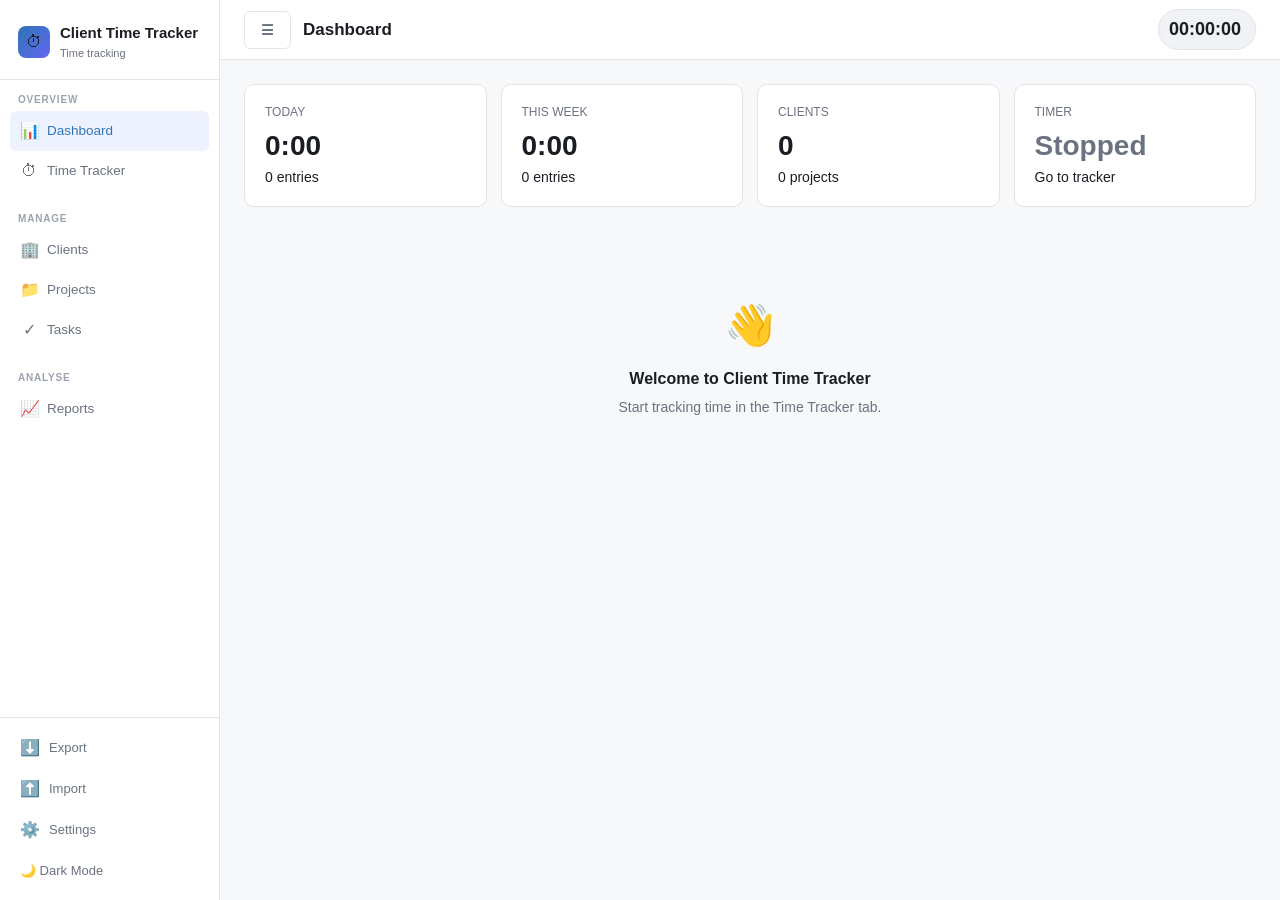
==== white-label/index.html @ 5a28224b "Step 2: Add Group by filter (Client, Project, Task) - Add dropdown to select grouping mode - Dynamic" ====
<!DOCTYPE html>
<html lang="en">
<head>
  <meta charset="UTF-8">
  <meta name="viewport" content="width=device-width, initial-scale=1.0">
  <title>Client Time Tracker</title>
  <link rel="icon" href="data:image/svg+xml,<svg xmlns='http://www.w3.org/2000/svg' viewBox='0 0 100 100'><text y='.9em' font-size='90'>⏱</text></svg>">
  <style>
    :root {
      --bg: #f7f8fa;
      --surface: #ffffff;
      --surface2: #f0f2f5;
      --border: #e1e4e8;
      --text: #1a1d23;
      --text2: #6b7280;
      --text3: #9ca3af;
      --primary: #2E75B6;
      --primary-dark: #1F5C99;
      --primary-bg: #eef2ff;
      --accent: #6366f1;
      --accent-bg: #eef2ff;
      --green: #10b981;
      --green-bg: #ecfdf5;
      --red: #ef4444;
      --red-bg: #fef2f2;
      --orange: #f59e0b;
      --shadow: 0 1px 3px rgba(0,0,0,.08), 0 1px 2px rgba(0,0,0,.05);
      --shadow-md: 0 4px 6px -1px rgba(0,0,0,.07), 0 2px 4px -1px rgba(0,0,0,.05);
      --radius: 10px;
      --radius-sm: 6px;
    }
    [data-theme="dark"] {
      --bg: #0f1117;
      --surface: #1a1d26;
      --surface2: #22263a;
      --border: #2d3148;
      --text: #e8eaf0;
      --text2: #9ca3b8;
      --text3: #6b7280;
      --primary: #2E75B6;
      --primary-dark: #5B9FD8;
      --primary-bg: #1e2a3f;
      --accent: #818cf8;
      --accent-bg: #1e1f3a;
      --green: #34d399;
      --green-bg: #0d2e23;
      --red: #f87171;
      --red-bg: #2d1515;
      --shadow: 0 1px 3px rgba(0,0,0,.3), 0 1px 2px rgba(0,0,0,.2);
      --shadow-md: 0 4px 6px -1px rgba(0,0,0,.25), 0 2px 4px -1px rgba(0,0,0,.2);
    }

    * { box-sizing: border-box; margin: 0; padding: 0; }

    body {
      font-family: -apple-system, BlinkMacSystemFont, 'Segoe UI', Roboto, sans-serif;
      background: var(--bg);
      color: var(--text);
      line-height: 1.5;
      font-size: 14px;
    }

    .app-shell { display: flex; min-height: 100vh; }

    .sidebar {
      width: 220px;
      flex-shrink: 0;
      background: var(--surface);
      border-right: 1px solid var(--border);
      display: flex;
      flex-direction: column;
      position: fixed;
      top: 0; left: 0; bottom: 0;
      z-index: 100;
    }

    .main {
      flex: 1;
      margin-left: 220px;
      display: flex;
      flex-direction: column;
      min-height: 100vh;
    }

    .sidebar-logo {
      padding: 20px 18px 16px;
      display: flex;
      align-items: center;
      gap: 10px;
      border-bottom: 1px solid var(--border);
      min-height: 80px;
      flex-wrap: wrap;
    }

    .logo-mark {
      width: 32px; height: 32px;
      background: linear-gradient(135deg, var(--primary), var(--accent));
      border-radius: 8px;
      display: flex; align-items: center; justify-content: center;
      font-size: 16px;
      flex-shrink: 0;
    }

    .logo-image {
      width: 40px; height: 40px;
      object-fit: contain;
      border-radius: 6px;
      flex-shrink: 0;
    }

    .logo-text { font-weight: 700; font-size: 15px; color: var(--text); }
    .logo-sub { font-size: 11px; color: var(--text2); }

    .sidebar-nav { flex: 1; padding: 12px 10px; overflow-y: auto; }

    .nav-section { margin-bottom: 20px; }
    .nav-label {
      font-size: 10px;
      font-weight: 600;
      text-transform: uppercase;
      letter-spacing: .8px;
      color: var(--text3);
      padding: 0 8px;
      margin-bottom: 4px;
    }
    .nav-item {
      display: flex;
      align-items: center;
      gap: 9px;
      padding: 8px 10px;
      border-radius: var(--radius-sm);
      cursor: pointer;
      color: var(--text2);
      font-size: 13.5px;
      font-weight: 500;
      transition: background .15s, color .15s;
      user-select: none;
    }
    .nav-item:hover { background: var(--surface2); color: var(--text); }
    .nav-item.active { background: var(--primary-bg); color: var(--primary); }
    .nav-item .icon { font-size: 16px; width: 18px; text-align: center; }

    .sidebar-footer {
      padding: 12px 10px;
      border-top: 1px solid var(--border);
    }

    .footer-button {
      display: flex;
      align-items: center;
      gap: 9px;
      padding: 8px 10px;
      border-radius: var(--radius-sm);
      cursor: pointer;
      color: var(--text2);
      font-size: 13px;
      font-weight: 500;
      transition: background .15s;
      background: transparent;
      border: none;
      width: 100%;
      justify-content: flex-start;
      margin-bottom: 6px;
    }
    .footer-button:hover { background: var(--surface2); }

    .theme-toggle {
      display: flex;
      align-items: center;
      gap: 9px;
      padding: 8px 10px;
      border-radius: var(--radius-sm);
      cursor: pointer;
      color: var(--text2);
      font-size: 13px;
      font-weight: 500;
      transition: background .15s;
    }
    .theme-toggle:hover { background: var(--surface2); }

    .topbar {
      background: var(--surface);
      border-bottom: 1px solid var(--border);
      padding: 0 24px;
      height: 60px;
      display: flex;
      align-items: center;
      justify-content: space-between;
      position: sticky;
      top: 0;
      z-index: 90;
    }
    .topbar-left { display: flex; align-items: center; gap: 12px; }
    .page-title { font-size: 17px; font-weight: 700; }

    .timer-bar {
      display: flex;
      align-items: center;
      gap: 10px;
      background: var(--surface2);
      border: 1px solid var(--border);
      border-radius: 50px;
      padding: 6px 14px 6px 10px;
    }
    .timer-bar.running { background: var(--green-bg); border-color: var(--green); }
    .timer-display {
      font-size: 18px;
      font-weight: 700;
      font-variant-numeric: tabular-nums;
      color: var(--text);
      min-width: 72px;
    }
    .timer-bar.running .timer-display { color: var(--green); }

    .content { flex: 1; padding: 24px; max-width: 1200px; width: 100%; }

    .card {
      background: var(--surface);
      border: 1px solid var(--border);
      border-radius: var(--radius);
      box-shadow: var(--shadow);
    }

    .btn {
      display: inline-flex;
      align-items: center;
      justify-content: center;
      gap: 6px;
      padding: 0 16px;
      height: 38px;
      border-radius: var(--radius-sm);
      border: none;
      cursor: pointer;
      font-size: 13.5px;
      font-weight: 600;
      transition: opacity .15s, transform .1s;
      white-space: nowrap;
    }
    .btn:hover { opacity: .88; }
    .btn:active { transform: scale(.97); }
    .btn-primary { background: var(--primary); color: white; }
    .btn-green { background: var(--green); color: white; }
    .btn-red { background: var(--red); color: white; }
    .btn-ghost { background: transparent; border: 1px solid var(--border); color: var(--text2); }
    .btn-ghost:hover { background: var(--surface2); color: var(--text); }
    .btn-sm { height: 30px; padding: 0 10px; font-size: 12px; }

    .stat-grid {
      display: grid;
      grid-template-columns: repeat(auto-fit, minmax(180px, 1fr));
      gap: 14px;
      margin-bottom: 24px;
    }
    .stat-card {
      padding: 18px 20px;
      border-radius: var(--radius);
      background: var(--surface);
      border: 1px solid var(--border);
    }
    .stat-label { font-size: 12px; color: var(--text2); font-weight: 500; text-transform: uppercase; }
    .stat-value { font-size: 28px; font-weight: 700; margin-top: 4px; }

    .modal-overlay {
      position: fixed; inset: 0;
      background: rgba(0,0,0,.45);
      z-index: 1000;
      display: flex;
      align-items: center;
      justify-content: center;
      padding: 20px;
    }
    .modal {
      background: var(--surface);
      border-radius: var(--radius);
      box-shadow: 0 20px 60px rgba(0,0,0,.2);
      width: 100%;
      max-width: 600px;
      overflow: auto;
      max-height: 90vh;
    }
    .modal-header {
      padding: 18px 20px;
      border-bottom: 1px solid var(--border);
      display: flex;
      align-items: center;
      justify-content: space-between;
    }
    .modal-header h3 { font-size: 16px; font-weight: 700; }
    .modal-body { padding: 20px; }
    .modal-footer {
      padding: 14px 20px;
      border-top: 1px solid var(--border);
      display: flex;
      justify-content: flex-end;
      gap: 8px;
    }

    .form-group { display: flex; flex-direction: column; gap: 5px; margin-bottom: 16px; }
    .form-group label { font-size: 12px; font-weight: 600; color: var(--text2); }
    .form-group input, .form-group select, .form-group textarea {
      border: 1px solid var(--border);
      border-radius: var(--radius-sm);
      padding: 8px 10px;
      font-size: 13.5px;
      background: var(--surface);
      color: var(--text);
      outline: none;
      transition: border-color .15s;
      font-family: inherit;
    }
    .form-group input:focus, .form-group select:focus, .form-group textarea:focus { border-color: var(--primary); }

    .logo-preview {
      width: 100%;
      height: 60px;
      background: var(--surface2);
      border: 1px solid var(--border);
      border-radius: var(--radius-sm);
      display: flex;
      align-items: center;
      justify-content: center;
      font-size: 14px;
      color: var(--text2);
      overflow: hidden;
    }
    .logo-preview img {
      max-width: 100%;
      max-height: 100%;
      object-fit: contain;
    }

    .file-input-wrapper {
      position: relative;
      overflow: hidden;
    }
    .file-input-wrapper input[type="file"] {
      position: absolute;
      left: -9999px;
    }

    .settings-preview {
      background: var(--surface2);
      border: 1px solid var(--border);
      border-radius: var(--radius);
      padding: 16px;
      margin-top: 16px;
    }
    .preview-header {
      display: flex;
      align-items: center;
      gap: 10px;
      margin-bottom: 8px;
    }
    .preview-logo {
      width: 32px; height: 32px;
      object-fit: contain;
      border-radius: 4px;
    }
    .preview-name { font-weight: 700; color: var(--text); }

    .empty-state {
      text-align: center;
      padding: 48px 20px;
      color: var(--text2);
    }
    .empty-state .empty-icon { font-size: 40px; margin-bottom: 12px; }
    .empty-state h3 { font-size: 16px; font-weight: 600; color: var(--text); margin-bottom: 6px; }

    .section-header { display: flex; justify-content: space-between; align-items: center; margin-bottom: 16px; }
    .section-title { font-size: 16px; font-weight: 700; }

    @media (max-width: 768px) {
      .sidebar { transform: translateX(-100%); transition: transform .2s; }
      .sidebar.open { transform: translateX(0); }
      .main { margin-left: 0; }
    }

    @media print {
      .sidebar, .topbar, .btn, .sidebar-footer { display: none !important; }
      .main { margin-left: 0 !important; }
    }

    .hidden { display: none !important; }
  </style>
</head>
<body>
  <script>
const STATE_KEY = 'ctt_timetracker_v1';
const CUSTOM_KEY = 'ctt_customization';

let state = {
  clients: [],
  projects: [],
  tasks: [],
  entries: [],
  timer: { running: false, startMs: null, entryId: null },
  theme: 'light',
  isPremium: false,
};

let customization = {
  companyName: 'Client Time Tracker',
  logoImage: null,
};

const COLORS = ['#2E75B6','#6366f1','#10b981','#f59e0b','#ef4444','#0ea5e9','#8b5cf6','#ec4899','#14b8a6','#f97316'];

function load() {
  try {
    const raw = localStorage.getItem(STATE_KEY);
    if (raw) Object.assign(state, JSON.parse(raw));
  } catch {}
  try {
    const custom = localStorage.getItem(CUSTOM_KEY);
    if (custom) Object.assign(customization, JSON.parse(custom));
  } catch {}
  ['clients','projects','tasks','entries'].forEach(k => { if (!Array.isArray(state[k])) state[k] = []; });
  if (!state.timer) state.timer = { running: false, startMs: null, entryId: null };
  if (!state.theme) state.theme = 'light';
  if (state.timer.running) {
    const entry = state.entries.find(e => e.id === state.timer.entryId);
    if (!entry || !state.timer.startMs) {
      state.timer = { running: false, startMs: null, entryId: null };
    }
  }
}

function save() {
  localStorage.setItem(STATE_KEY, JSON.stringify(state));
}

function saveCustomization() {
  localStorage.setItem(CUSTOM_KEY, JSON.stringify(customization));
  updateBranding();
}

function uid() {
  return Date.now().toString(36) + Math.random().toString(36).slice(2, 7);
}

function updateBranding() {
  const logoMark = document.querySelector('.logo-mark');
  const logoImg = document.querySelector('.logo-image');
  const logoText = document.querySelector('.logo-text');

  if (customization.logoImage && logoImg) {
    logoImg.src = customization.logoImage;
    logoImg.style.display = 'block';
    if (logoMark) logoMark.style.display = 'none';
  } else {
    if (logoImg) logoImg.style.display = 'none';
    if (logoMark) logoMark.style.display = 'flex';
  }

  if (logoText) {
    logoText.textContent = customization.companyName || 'Client Time Tracker';
  }
}

let timerInterval = null;

function timerStart(desc, clientId, projectId, taskId) {
  if (state.timer.running) timerStop();
  const id = uid();
  const now = Date.now();
  state.entries.push({
    id, desc: desc || 'Untitled',
    clientId: clientId || null,
    projectId: projectId || null,
    taskId: taskId || null,
    startMs: now, endMs: null,
    manual: false,
  });
  state.timer = { running: true, startMs: now, entryId: id };
  save();
  renderTopbar();
  startTimerInterval();
  renderCurrentView();
}

function timerStop() {
  if (!state.timer.running) return;
  const entry = state.entries.find(e => e.id === state.timer.entryId);
  if (entry) entry.endMs = Date.now();
  state.timer = { running: false, startMs: null, entryId: null };
  save();
  clearInterval(timerInterval);
  timerInterval = null;
  renderTopbar();
  renderCurrentView();
}

function startTimerInterval() {
  clearInterval(timerInterval);
  timerInterval = setInterval(() => {
    renderTopbarTimer();
  }, 1000);
}

function formatMs(ms) {
  if (ms < 0) ms = 0;
  const s = Math.floor(ms / 1000);
  const h = Math.floor(s / 3600);
  const m = Math.floor((s % 3600) / 60);
  const sec = s % 60;
  return `${String(h).padStart(2,'0')}:${String(m).padStart(2,'0')}:${String(sec).padStart(2,'0')}`;
}

function formatDuration(ms) {
  if (!ms || ms <= 0) return '0:00';
  const totalMin = Math.floor(ms / 60000);
  const h = Math.floor(totalMin / 60);
  const m = totalMin % 60;
  return h > 0 ? `${h}h ${String(m).padStart(2,'0')}m` : `${m}m`;
}

function entryDuration(e) {
  if (e.endMs) return e.endMs - e.startMs;
  if (state.timer.running && e.id === state.timer.entryId) return Date.now() - e.startMs;
  return 0;
}

function getClient(id) { return state.clients.find(c => c.id === id); }
function getProject(id) { return state.projects.find(p => p.id === id); }
function getTask(id) { return state.tasks.find(t => t.id === id); }
function clientName(id) {
  const c = getClient(id);
  if (!c) return '—';
  if (c.firstName || c.lastName) return `${(c.firstName || '').trim()} ${(c.lastName || '').trim()}`.trim() || '—';
  return c.name || '—';
}
function projectName(id) { const p = getProject(id); return p ? p.name : '—'; }
function taskName(id) { const t = getTask(id); return t ? t.name : '—'; }
function clientColor(id) { const c = getClient(id); return c ? c.color : '#9ca3af'; }
function projectColor(id) { const p = getProject(id); return p ? p.color : '#9ca3af'; }

function weekStart(date) {
  const d = new Date(date);
  d.setHours(0,0,0,0);
  const day = d.getDay();
  d.setDate(d.getDate() - (day === 0 ? 6 : day - 1));
  return d;
}

function weekEnd(d) {
  const e = new Date(weekStart(d));
  e.setDate(e.getDate() + 6);
  e.setHours(23,59,59,999);
  return e;
}

function monthStart(date) {
  const d = new Date(date);
  d.setHours(0,0,0,0);
  d.setDate(1);
  return d;
}

function monthEnd(date) {
  const d = new Date(date);
  d.setHours(23,59,59,999);
  d.setMonth(d.getMonth() + 1);
  d.setDate(0);
  return d;
}

function sameDay(a, b) {
  return a.getFullYear() === b.getFullYear() && a.getMonth() === b.getMonth() && a.getDate() === b.getDate();
}

function formatDate(ms) {
  const d = new Date(ms);
  return d.toLocaleDateString('en-GB', { day: '2-digit', month: 'short', year: 'numeric' });
}

function formatTime(ms) {
  return new Date(ms).toLocaleTimeString('en-GB', { hour: '2-digit', minute: '2-digit' });
}

function todayMs() {
  const now = new Date();
  now.setHours(0,0,0,0);
  return now.getTime();
}

function entryMetaLine(e) {
  const parts = [];
  if (e.clientId) parts.push(clientName(e.clientId));
  if (e.projectId) parts.push(projectName(e.projectId));
  if (e.taskId) parts.push(taskName(e.taskId));
  return parts.join(' › ') || 'No project';
}

function entryRowHTML(e) {
  return `<div style="display:flex;align-items:center;gap:12px;padding:12px 14px;border-radius:6px;background:var(--surface2);margin-bottom:8px" data-entry-id="${e.id}">
    <span style="width:10px;height:10px;border-radius:50%;background:${clientColor(e.clientId)};flex-shrink:0"></span>
    <div style="flex:1">
      <div style="font-size:13px;font-weight:600">${e.desc || 'Untitled'}</div>
      <div style="font-size:11px;color:var(--text2);margin-top:2px">${entryMetaLine(e)}</div>
    </div>
    <div style="text-align:right">
      <div style="font-size:12px;color:var(--text2)">${formatTime(e.startMs)}</div>
      <div style="font-weight:700;font-size:13px;margin-top:2px" class="entry-duration">${formatDuration(entryDuration(e))}</div>
    </div>
    <button class="btn btn-ghost btn-sm" onclick="openEntryModal('${e.id}')" style="padding:4px 8px;font-size:11px">Edit</button>
    <button class="btn btn-ghost btn-sm" onclick="deleteEntry('${e.id}')" style="padding:4px 8px;font-size:11px;color:var(--red)">Delete</button>
  </div>`;
}

function quickTimerHTML() {
  const running = state.timer.running;
  const runEntry = running ? state.entries.find(e=>e.id===state.timer.entryId) : null;
  return `
    <div style="background:var(--surface);border:1px solid var(--border);border-radius:10px;padding:16px;margin-bottom:20px">
      <div style="display:grid;grid-template-columns:repeat(auto-fit,minmax(140px,1fr));gap:12px;margin-bottom:12px">
        <div style="display:flex;flex-direction:column;gap:4px">
          <label style="font-size:11px;font-weight:600;color:var(--text2)">Description</label>
          <input id="qt-desc" type="text" placeholder="What are you working on?" value="${running ? (runEntry?.desc||'') : ''}" ${running?'disabled':''} style="border:1px solid var(--border);border-radius:6px;padding:8px 10px;font-size:13px;background:var(--surface);color:var(--text);outline:none">
        </div>
        <div style="display:flex;flex-direction:column;gap:4px">
          <label style="font-size:11px;font-weight:600;color:var(--text2)">Client</label>
          <select id="qt-client" ${running?'disabled':''} onchange="updateQTProjects()" style="border:1px solid var(--border);border-radius:6px;padding:8px 10px;font-size:13px;background:var(--surface);color:var(--text);outline:none">
            <option value="">No Client</option>
            ${state.clients.map(c=>`<option value="${c.id}">${clientName(c.id)}</option>`).join('')}
          </select>
        </div>
        <div style="display:flex;flex-direction:column;gap:4px">
          <label style="font-size:11px;font-weight:600;color:var(--text2)">Project</label>
          <select id="qt-project" ${running?'disabled':''} style="border:1px solid var(--border);border-radius:6px;padding:8px 10px;font-size:13px;background:var(--surface);color:var(--text);outline:none">
            <option value="">No Project</option>
            ${state.projects.map(p=>`<option value="${p.id}">${p.name}</option>`).join('')}
          </select>
        </div>
        <div style="display:flex;flex-direction:column;gap:4px">
          <label style="font-size:11px;font-weight:600;color:var(--text2)">Task</label>
          <select id="qt-task" ${running?'disabled':''} style="border:1px solid var(--border);border-radius:6px;padding:8px 10px;font-size:13px;background:var(--surface);color:var(--text);outline:none">
            <option value="">No Task</option>
            ${state.tasks.map(t=>`<option value="${t.id}">${t.name}</option>`).join('')}
          </select>
        </div>
      </div>
      <div style="display:flex;gap:12px">
        <button class="btn ${running ? 'btn-red' : 'btn-green'}" onclick="${running ? 'timerStop();renderTracker()' : 'quickTimerStart()'}" style="flex:1;justify-content:center">
          ${running ? '⏹ Stop Timer' : '▶ Start Timer'}
        </button>
        <button class="btn btn-ghost" onclick="openManualEntry()">+ Manual Entry</button>
      </div>
    </div>
  `;
}

function quickTimerStart() {
  const desc = document.getElementById('qt-desc')?.value || 'Untitled';
  const clientId = document.getElementById('qt-client')?.value || null;
  const projectId = document.getElementById('qt-project')?.value || null;
  const taskId = document.getElementById('qt-task')?.value || null;
  timerStart(desc, clientId, projectId, taskId);
}

function updateQTProjects() {
  const clientId = document.getElementById('qt-client')?.value;
  const projects = clientId ? state.projects.filter(p => p.clientId === clientId) : state.projects;
  const projectSelect = document.getElementById('qt-project');
  if (projectSelect) {
    projectSelect.innerHTML = `<option value="">No Project</option>${projects.map(p => `<option value="${p.id}">${p.name}</option>`).join('')}`;
  }
}

function openManualEntry() {
  openModal('manual-entry-modal', 'Add Manual Entry', `
    <div class="form-group">
      <label>Description</label>
      <input id="me-desc" type="text" placeholder="What did you work on?" value="">
    </div>
    <div class="form-group">
      <label>Client</label>
      <select id="me-client" onchange="updateMEProjects()">
        <option value="">No Client</option>
        ${state.clients.map(c=>`<option value="${c.id}">${clientName(c.id)}</option>`).join('')}
      </select>
    </div>
    <div class="form-group">
      <label>Project</label>
      <select id="me-project">
        <option value="">No Project</option>
        ${state.projects.map(p=>`<option value="${p.id}">${p.name}</option>`).join('')}
      </select>
    </div>
    <div class="form-group">
      <label>Task</label>
      <select id="me-task">
        <option value="">No Task</option>
        ${state.tasks.map(t=>`<option value="${t.id}">${t.name}</option>`).join('')}
      </select>
    </div>
    <div class="form-group">
      <label>Date</label>
      <input id="me-date" type="date" value="${new Date().toISOString().slice(0,10)}">
    </div>
    <div class="form-group">
      <label>Start Time</label>
      <input id="me-start" type="time" value="09:00">
    </div>
    <div class="form-group">
      <label>End Time</label>
      <input id="me-end" type="time" value="10:00">
    </div>
  `, saveManualEntry);
}

function updateMEProjects() {
  const clientId = document.getElementById('me-client')?.value;
  const projects = clientId ? state.projects.filter(p => p.clientId === clientId) : state.projects;
  const projectSelect = document.getElementById('me-project');
  if (projectSelect) {
    projectSelect.innerHTML = `<option value="">No Project</option>${projects.map(p => `<option value="${p.id}">${p.name}</option>`).join('')}`;
  }
}

function saveManualEntry() {
  const desc = document.getElementById('me-desc')?.value.trim() || 'Untitled';
  const clientId = document.getElementById('me-client')?.value || null;
  const projectId = document.getElementById('me-project')?.value || null;
  const taskId = document.getElementById('me-task')?.value || null;
  const dateStr = document.getElementById('me-date')?.value;
  const startStr = document.getElementById('me-start')?.value;
  const endStr = document.getElementById('me-end')?.value;

  if (!dateStr || !startStr || !endStr) return alert('Date and times are required.');

  const startMs = new Date(`${dateStr}T${startStr}`).getTime();
  const endMs = new Date(`${dateStr}T${endStr}`).getTime();

  if (endMs <= startMs) return alert('End time must be after start time.');

  state.entries.push({
    id: uid(),
    desc, clientId, projectId, taskId,
    startMs, endMs, manual: true
  });
  save();
  closeModal();
  renderTracker();
}

function openEntryModal(entryId) {
  const e = state.entries.find(en => en.id === entryId);
  if (!e) return;
  const startTime = new Date(e.startMs).toLocaleTimeString('en-GB', { hour: '2-digit', minute: '2-digit' });
  const endTime = e.endMs ? new Date(e.endMs).toLocaleTimeString('en-GB', { hour: '2-digit', minute: '2-digit' }) : '';

  openModal('edit-entry-modal', 'Edit Entry', `
    <div class="form-group">
      <label>Description</label>
      <input id="ee-desc" type="text" placeholder="What did you work on?" value="${e.desc || ''}">
    </div>
    <div class="form-group">
      <label>Start Time: ${startTime}</label>
      <input id="ee-start" type="time" value="${new Date(e.startMs).toLocaleTimeString('en-GB', { hour: '2-digit', minute: '2-digit' })}">
    </div>
    <div class="form-group">
      <label>End Time: ${endTime}</label>
      <input id="ee-end" type="time" value="${endTime}">
    </div>
  `, function() { saveEntryEdit(entryId); });
}

function saveEntryEdit(entryId) {
  const e = state.entries.find(en => en.id === entryId);
  if (!e) return;

  const desc = document.getElementById('ee-desc')?.value.trim() || e.desc;
  e.desc = desc;

  save();
  closeModal();
  renderTracker();
}

function deleteEntry(entryId) {
  if (!confirm('Delete this entry?')) return;
  state.entries = state.entries.filter(e => e.id !== entryId);
  save();
  renderTracker();
}

function exportData() {
  const dataStr = JSON.stringify(state, null, 2);
  const filename = `ctt-backup-${new Date().toISOString().slice(0,10)}.json`;
  if (window.claude?.downloads?.save) {
    window.claude.downloads.save(dataStr, filename);
    alert('Data exported successfully!');
  } else {
    const blob = new Blob([dataStr], { type: 'application/json' });
    const url = URL.createObjectURL(blob);
    const a = document.createElement('a');
    a.href = url;
    a.download = filename;
    a.click();
    URL.revokeObjectURL(url);
    alert('Data exported successfully!');
  }
}

function importData() {
  const json = prompt('Paste your exported data (JSON):');
  if (!json) return;
  try {
    const imported = JSON.parse(json);
    if (imported.clients && imported.projects && imported.tasks && imported.entries) {
      Object.assign(state, imported);
      save();
      alert('Data imported successfully! Reloading...');
      location.reload();
    } else {
      alert('Invalid data format. Make sure you copied the full export.');
    }
  } catch (e) {
    alert('Error parsing data: ' + e.message);
  }
}

function openSettings() {
  openModal('settings-modal', 'Customise Your Branding', `
    <div class="form-group">
      <label>Company Name</label>
      <input id="set-company-name" type="text" placeholder="Your company name" value="${customization.companyName || ''}">
    </div>

    <div class="form-group">
      <label>Logo Image</label>
      <div class="file-input-wrapper">
        <button class="btn btn-ghost" onclick="document.getElementById('logo-file-input').click()">Upload Logo</button>
        <input id="logo-file-input" type="file" accept="image/*" onchange="handleLogoUpload(event)">
      </div>
      ${customization.logoImage ? `<p style="font-size:11px;color:var(--text2);margin-top:6px">✓ Logo uploaded</p>` : ''}
    </div>

    <div style="margin-top:20px">
      <p style="font-size:12px;font-weight:600;color:var(--text2);margin-bottom:10px">PREVIEW</p>
      <div class="settings-preview">
        <div class="preview-header">
          ${customization.logoImage ? `<img class="preview-logo" src="${customization.logoImage}" alt="logo">` : '<div style="width:32px;height:32px;background:linear-gradient(135deg,#2E75B6,#6366f1);border-radius:6px;flex-shrink:0"></div>'}
          <div>
            <div class="preview-name">${document.getElementById('set-company-name')?.value || customization.companyName || 'Client Time Tracker'}</div>
            <div style="font-size:11px;color:var(--text2)">Time tracking application</div>
          </div>
        </div>
      </div>
    </div>
  `, saveSettings);
}

function handleLogoUpload(event) {
  const file = event.target.files[0];
  if (!file) return;
  const reader = new FileReader();
  reader.onload = (e) => {
    customization.logoImage = e.target.result;
  };
  reader.readAsDataURL(file);
}

function saveSettings() {
  const companyName = document.getElementById('set-company-name')?.value.trim();
  if (!companyName) return alert('Company name is required.');

  customization.companyName = companyName;
  saveCustomization();
  closeModal();
  alert('Branding updated successfully!');
}

let currentView = 'dashboard';

function navigate(view) {
  currentView = view;
  document.querySelectorAll('.nav-item').forEach(el => {
    el.classList.toggle('active', el.dataset.view === view);
  });
  renderCurrentView();
}

function renderCurrentView() {
  renderTopbar();
  const views = { dashboard: renderDashboard, tracker: renderTracker, clients: renderClients, projects: renderProjects, tasks: renderTasksPage, reports: renderReports };
  const fn = views[currentView];
  if (fn) fn();
}

function renderTopbar() {
  const tb = document.getElementById('topbar');
  const titles = { dashboard: 'Dashboard', tracker: 'Time Tracker', clients: 'Clients', projects: 'Projects', tasks: 'Tasks', reports: 'Reports' };
  tb.innerHTML = `
    <div class="topbar-left">
      <button class="btn btn-ghost btn-icon" id="menu-toggle" onclick="document.querySelector('.sidebar').classList.toggle('open')">☰</button>
      <span class="page-title">${titles[currentView] || 'Client Time Tracker'}</span>
    </div>
    <div class="timer-bar ${state.timer.running ? 'running' : ''}" id="topbar-timer">
      <span class="timer-display" id="timer-display">${state.timer.running ? formatMs(Date.now() - state.timer.startMs) : '00:00:00'}</span>
    </div>
  `;
}

function renderTopbarTimer() {
  const disp = document.getElementById('timer-display');
  if (disp && state.timer.running) {
    disp.textContent = formatMs(Date.now() - state.timer.startMs);
  }
}

function renderDashboard() {
  const todayStart = todayMs();
  const todayEnd = todayStart + 86400000;
  const wStart = weekStart(new Date()).getTime();
  const wEnd = weekEnd(new Date()).getTime();

  const todayEntries = state.entries.filter(e => e.startMs >= todayStart && e.startMs < todayEnd && (e.endMs || state.timer.entryId === e.id));
  const weekEntries = state.entries.filter(e => e.startMs >= wStart && e.startMs <= wEnd && (e.endMs || state.timer.entryId === e.id));

  const todayMs_ = todayEntries.reduce((sum, e) => sum + entryDuration(e), 0);
  const weekMs_ = weekEntries.reduce((sum, e) => sum + entryDuration(e), 0);

  const recent = [...state.entries]
    .filter(e => e.endMs || (state.timer.running && e.id === state.timer.entryId))
    .sort((a, b) => b.startMs - a.startMs)
    .slice(0, 8);

  document.getElementById('app-content').innerHTML = `
    <div class="content">
      <div class="stat-grid">
        <div class="stat-card">
          <div class="stat-label">Today</div>
          <div class="stat-value">${formatDuration(todayMs_)}</div>
          <div class="stat-sub">${todayEntries.length} entr${todayEntries.length===1?'y':'ies'}</div>
        </div>
        <div class="stat-card">
          <div class="stat-label">This Week</div>
          <div class="stat-value">${formatDuration(weekMs_)}</div>
          <div class="stat-sub">${weekEntries.length} entr${weekEntries.length===1?'y':'ies'}</div>
        </div>
        <div class="stat-card">
          <div class="stat-label">Clients</div>
          <div class="stat-value">${state.clients.length}</div>
          <div class="stat-sub">${state.projects.length} projects</div>
        </div>
        <div class="stat-card">
          <div class="stat-label">Timer</div>
          <div class="stat-value" style="color:${state.timer.running ? 'var(--green)' : 'var(--text2)'}">${state.timer.running ? 'Running' : 'Stopped'}</div>
          <div class="stat-sub">${state.timer.running ? 'Tap tracker to stop' : 'Go to tracker'}</div>
        </div>
      </div>

      ${recent.length > 0 ? `
      <div class="card" style="margin-top:24px">
        <div style="padding:16px 18px; border-bottom:1px solid var(--border); display:flex;justify-content:space-between;align-items:center">
          <span style="font-size:16px;font-weight:700">Recent Entries</span>
          <button class="btn btn-ghost btn-sm" onclick="navigate('tracker')">View All</button>
        </div>
        <div style="padding:10px 8px">
          ${recent.map(e => entryRowHTML(e)).join('')}
        </div>
      </div>
      ` : `<div class="empty-state" style="margin-top:40px">
        <div class="empty-icon">👋</div>
        <h3>Welcome to ${customization.companyName || 'Client Time Tracker'}</h3>
        <p>Start tracking time in the Time Tracker tab.</p>
      </div>`}
    </div>
  `;
}

let trackerWeekOffset = 0;

function renderTracker() {
  const base = new Date();
  base.setDate(base.getDate() + trackerWeekOffset * 7);
  const ws = weekStart(base);
  const we = weekEnd(base);

  const entries = state.entries
    .filter(e => {
      const active = e.endMs || (state.timer.running && e.id === state.timer.entryId);
      return active && e.startMs >= ws.getTime() && e.startMs <= we.getTime();
    })
    .sort((a, b) => b.startMs - a.startMs);

  const grouped = {};
  entries.forEach(e => {
    const d = new Date(e.startMs);
    d.setHours(0,0,0,0);
    const key = d.getTime();
    if (!grouped[key]) grouped[key] = [];
    grouped[key].push(e);
  });

  const days = Object.keys(grouped).sort((a,b) => b-a);
  const wsLabel = ws.toLocaleDateString('en-GB', { day:'numeric', month:'short' });
  const weLabel = we.toLocaleDateString('en-GB', { day:'numeric', month:'short', year:'numeric' });

  document.getElementById('app-content').innerHTML = `
    <div class="content">
      ${quickTimerHTML()}

      <div style="display:flex;gap:12px;margin-bottom:16px;flex-wrap:wrap;align-items:center">
        <button class="date-nav-btn" onclick="trackerWeekOffset--;renderTracker()" style="width:30px;height:30px;border-radius:6px;border:1px solid var(--border);background:var(--surface);cursor:pointer;display:flex;align-items:center;justify-content:center">‹</button>
        <span style="font-size:14px;font-weight:600">${wsLabel} – ${weLabel}</span>
        <button class="date-nav-btn" onclick="if(trackerWeekOffset<0){trackerWeekOffset++;renderTracker()}" ${trackerWeekOffset===0?'disabled style="opacity:.4"':''} style="width:30px;height:30px;border-radius:6px;border:1px solid var(--border);background:var(--surface);cursor:pointer;display:flex;align-items:center;justify-content:center">›</button>
        ${trackerWeekOffset!==0?`<button class="btn btn-ghost btn-sm" onclick="trackerWeekOffset=0;renderTracker()">Today</button>`:''}
      </div>
      ${days.length === 0 ? `<div class="empty-state"><div class="empty-icon">⏳</div><h3>No entries this week</h3><p>Use the timer above or add a manual entry.</p></div>` : days.map(dayKey => {
        const dayEntries = grouped[dayKey];
        const dayTotal = dayEntries.reduce((s,e) => s + entryDuration(e), 0);
        const d = new Date(parseInt(dayKey));
        const isToday = sameDay(d, new Date());
        const label = isToday ? 'Today' : d.toLocaleDateString('en-GB', { weekday:'long', day:'numeric', month:'short' });
        return `<div style="margin-bottom:20px">
          <div style="display:flex;justify-content:space-between;align-items:center;margin-bottom:10px;padding-bottom:8px;border-bottom:1px solid var(--border)">
            <span style="font-weight:700;color:var(--text)">${label}</span>
            <span style="font-weight:700;color:var(--text2)">${formatDuration(dayTotal)}</span>
          </div>
          ${dayEntries.map(e => entryRowHTML(e)).join('')}
        </div>`;
      }).join('')}
    </div>
  `;
}

function renderClients() {
  document.getElementById('app-content').innerHTML = `
    <div class="content">
      <div class="section-header">
        <span class="section-title">Clients</span>
        <button class="btn btn-primary btn-sm" onclick="openClientModal()">+ New Client</button>
      </div>
      ${state.clients.length === 0 ? `<div class="empty-state"><div class="empty-icon">🏢</div><h3>No clients yet</h3></div>` :
        `<div style="display:grid;grid-template-columns:repeat(auto-fill,minmax(260px,1fr));gap:14px">${state.clients.map(c => {
          const projCount = state.projects.filter(p => p.clientId === c.id).length;
          const fullName = c.firstName ? `${(c.firstName || '').trim()} ${(c.lastName || '').trim()}`.trim() : '';
          return `<div style="background:var(--surface);border:1px solid var(--border);border-radius:10px;padding:16px 18px">
            <div style="display:flex;align-items:flex-start;gap:10px;margin-bottom:12px">
              <span style="width:16px;height:16px;border-radius:50%;background:${c.color};flex-shrink:0;margin-top:2px"></span>
              <div style="flex:1;min-width:0">
                ${fullName ? `<div style="font-size:15px;font-weight:700;margin-bottom:2px">${fullName}</div>` : ''}
                ${c.companyName ? `<div style="font-size:13px;color:var(--text2);margin-bottom:4px">${c.companyName}</div>` : ''}
                ${c.email ? `<div style="font-size:12px;color:var(--text2);margin-bottom:2px;word-break:break-all">${c.email}</div>` : ''}
              </div>
            </div>
            ${c.notes ? `<div style="font-size:11px;color:var(--text2);background:var(--surface2);padding:8px;border-radius:6px;margin-bottom:10px;max-height:60px;overflow:hidden">${c.notes}</div>` : ''}
            <div style="font-size:12px;color:var(--text2);margin-bottom:10px">Projects: ${projCount}</div>
            <div style="display:flex;gap:6px">
              <button class="btn btn-ghost btn-sm" onclick="openClientModal('${c.id}')" title="Edit" style="flex:1;font-size:16px;padding:4px">✏️</button>
              <button class="btn btn-ghost btn-sm" onclick="deleteClient('${c.id}')" title="Delete" style="flex:1;font-size:16px;padding:4px;color:var(--red)">🗑️</button>
            </div>
          </div>`;
        }).join('')}</div>`}
    </div>
  `;
}

function deleteClient(clientId) {
  if (!confirm('Delete this client? Associated projects will remain.')) return;
  state.clients = state.clients.filter(c => c.id !== clientId);
  state.projects = state.projects.map(p => p.clientId === clientId ? {...p, clientId: null} : p);
  save();
  renderClients();
}

function openUpgradeModal() {
  openModal('upgrade-modal', 'Upgrade to Premium', `
    <div style="text-align:center;padding:20px">
      <div style="font-size:48px;margin-bottom:16px">⭐️</div>
      <p style="font-size:16px;font-weight:600;margin-bottom:8px">Free tier limited to 3 clients</p>
      <p style="color:var(--text2);margin-bottom:24px">Upgrade for unlimited clients and unlock premium features!</p>
      <p style="font-size:13px;color:var(--text2)">Premium: £42 one-time purchase</p>
    </div>
  `, null);
}

function openUpgradeModalForFeature(featureName) {
  const featureMessages = {
    'pdf': { title: 'PDF Export', description: 'Free tier limited to CSV download report only. Upgrade for unlimited clients, PDF export, Email report and more Premium features' },
    'email': { title: 'Email Report', description: 'Free tier limited to CSV download report only. Upgrade for unlimited clients, PDF export, Email report and more Premium features' }
  };
  const feature = featureMessages[featureName];
  openModal('upgrade-feature-modal', 'Upgrade to Premium', `
    <div style="text-align:center;padding:20px">
      <div style="font-size:48px;margin-bottom:16px">⭐️</div>
      <p style="font-size:16px;font-weight:600;margin-bottom:8px">${feature.description}</p>
      <p style="font-size:13px;color:var(--text2);margin-top:24px">Premium: £42 one-time purchase</p>
    </div>
  `, null);
}

function openClientModal(id) {
  if (!id && state.clients.length >= 3) {
    openUpgradeModal();
    return;
  }
  const c = id ? state.clients.find(cl=>cl.id===id) : null;
  openModal('client-modal', `${c?'Edit':'New'} Client`, `
    <div class="form-group">
      <label>First Name</label>
      <input id="cl-firstName" type="text" placeholder="First name" value="${c?.firstName||''}">
    </div>
    <div class="form-group">
      <label>Last Name</label>
      <input id="cl-lastName" type="text" placeholder="Last name" value="${c?.lastName||''}">
    </div>
    <div class="form-group">
      <label>Company Name</label>
      <input id="cl-companyName" type="text" placeholder="Company name" value="${c?.companyName||''}">
    </div>
    <div class="form-group">
      <label>Email</label>
      <input id="cl-email" type="email" placeholder="Email address" value="${c?.email||''}">
    </div>
    <div class="form-group">
      <label>Notes</label>
      <textarea id="cl-notes" placeholder="Add any notes about this client" style="border:1px solid var(--border);border-radius:var(--radius-sm);padding:8px 10px;font-size:13.5px;background:var(--surface);color:var(--text);outline:none;min-height:80px;font-family:inherit;resize:vertical">${c?.notes||''}</textarea>
    </div>
  `, function() { saveClient(id); });
}

function saveClient(existingId) {
  const firstName = document.getElementById('cl-firstName')?.value.trim();
  if (!firstName) return alert('First name is required.');
  const lastName = document.getElementById('cl-lastName')?.value.trim();
  const companyName = document.getElementById('cl-companyName')?.value.trim();
  const email = document.getElementById('cl-email')?.value.trim();
  const notes = document.getElementById('cl-notes')?.value.trim();

  const color = COLORS[Math.floor(Math.random() * COLORS.length)];
  if (existingId) {
    const c = state.clients.find(cl=>cl.id===existingId);
    if (c) Object.assign(c, { firstName, lastName, companyName, email, notes });
  } else {
    state.clients.push({ id: uid(), firstName, lastName, companyName, email, notes, color });
  }
  save(); closeModal(); renderClients();
}

function renderProjects() {
  document.getElementById('app-content').innerHTML = `
    <div class="content">
      <div class="section-header">
        <span class="section-title">Projects</span>
        <button class="btn btn-primary btn-sm" onclick="openProjectModal()">+ New Project</button>
      </div>
      ${state.projects.length === 0 ? `<div class="empty-state"><div class="empty-icon">📁</div><h3>No projects yet</h3></div>` :
        `<div style="display:grid;grid-template-columns:repeat(auto-fill,minmax(240px,1fr));gap:14px">${state.projects.map(p => {
          const client = p.clientId ? getClient(p.clientId) : null;
          return `<div style="background:var(--surface);border:1px solid var(--border);border-radius:10px;padding:16px 18px">
            <div style="display:flex;align-items:center;gap:10px;margin-bottom:8px">
              <span style="width:16px;height:16px;border-radius:50%;background:${p.color}"></span>
              <span style="font-size:15px;font-weight:700">${p.name}</span>
            </div>
            ${client ? `<div style="font-size:12px;color:var(--text2);margin-bottom:10px">${clientName(client.id)}</div>` : '<div style="margin-bottom:10px"></div>'}
            <div style="display:flex;gap:6px">
              <button class="btn btn-ghost btn-sm" onclick="openProjectModal('${p.id}')" title="Edit" style="flex:1;font-size:16px;padding:4px">✏️</button>
              <button class="btn btn-ghost btn-sm" onclick="deleteProject('${p.id}')" title="Delete" style="flex:1;font-size:16px;padding:4px;color:var(--red)">🗑️</button>
            </div>
          </div>`;
        }).join('')}</div>`}
    </div>
  `;
}

function deleteProject(projectId) {
  if (!confirm('Delete this project? Associated tasks will remain.')) return;
  state.projects = state.projects.filter(p => p.id !== projectId);
  state.tasks = state.tasks.map(t => t.projectId === projectId ? {...t, projectId: null} : t);
  save();
  renderProjects();
}

function openProjectModal(id) {
  const p = id ? state.projects.find(pr=>pr.id===id) : null;
  openModal('project-modal', `${p?'Edit':'New'} Project`, `
    <div class="form-group">
      <label>Name</label>
      <input id="pr-name" type="text" placeholder="Project name" value="${p?.name||''}">
    </div>
    <div class="form-group">
      <label>Client</label>
      <select id="pr-client">
        <option value="">No Client</option>
        ${state.clients.map(c=>`<option value="${c.id}" ${p?.clientId===c.id?'selected':''}>${clientName(c.id)}</option>`).join('')}
      </select>
    </div>
  `, function() { saveProject(id); });
}

function saveProject(existingId) {
  const name = document.getElementById('pr-name')?.value.trim();
  if (!name) return alert('Project name is required.');
  const clientId = document.getElementById('pr-client')?.value || null;
  const color = COLORS[Math.floor(Math.random() * COLORS.length)];
  if (existingId) {
    const p = state.projects.find(pr=>pr.id===existingId);
    if (p) Object.assign(p, { name, clientId });
  } else {
    state.projects.push({ id: uid(), name, clientId, color });
  }
  save(); closeModal(); renderProjects();
}

let reportWeekOffset = 0;
let reportMode = 'weekly';
let reportGroupBy = 'client';

function exportToCSV() {
  const base = new Date();
  if (reportMode === 'weekly') {
    base.setDate(base.getDate() + reportWeekOffset * 7);
  } else {
    base.setMonth(base.getMonth() + reportWeekOffset);
  }
  const start = reportMode === 'weekly' ? weekStart(base).getTime() : monthStart(base).getTime();
  const end = reportMode === 'weekly' ? weekEnd(base).getTime() : monthEnd(base).getTime();
  const entries = state.entries.filter(e => e.endMs && e.startMs >= start && e.startMs <= end);

  let csv = 'Date,Time,Description,Client,Project,Task,Duration\n';
  entries.forEach(e => {
    const date = new Date(e.startMs).toLocaleDateString('en-GB');
    const time = formatTime(e.startMs);
    const duration = formatDuration(entryDuration(e));
    const client = clientName(e.clientId) || 'N/A';
    const project = projectName(e.projectId) || 'N/A';
    const task = taskName(e.taskId) || 'N/A';
    csv += `${date},${time},"${e.desc}",${client},${project},${task},${duration}\n`;
  });

  const blob = new Blob([csv], { type: 'text/csv' });
  const url = URL.createObjectURL(blob);
  const a = document.createElement('a');
  a.href = url;
  a.download = `timesheet-${new Date().toISOString().slice(0,10)}.csv`;
  a.click();
  URL.revokeObjectURL(url);
  alert('CSV exported successfully!');
}

function exportToPDF() {
  if (!state.isPremium) {
    openUpgradeModalForFeature('pdf');
    return;
  }
  alert('PDF export coming soon!');
}

function emailReport() {
  if (!state.isPremium) {
    openUpgradeModalForFeature('email');
    return;
  }
  alert('Email report coming soon!');
}

function renderReports() {
  const base = new Date();
  if (reportMode === 'weekly') {
    base.setDate(base.getDate() + reportWeekOffset * 7);
  } else {
    base.setMonth(base.getMonth() + reportWeekOffset);
  }
  const start = reportMode === 'weekly' ? weekStart(base).getTime() : monthStart(base).getTime();
  const end = reportMode === 'weekly' ? weekEnd(base).getTime() : monthEnd(base).getTime();
  const ws = reportMode === 'weekly' ? weekStart(base) : monthStart(base);
  const we = reportMode === 'weekly' ? weekEnd(base) : monthEnd(base);

  const entries = state.entries.filter(e => e.endMs && e.startMs >= ws.getTime() && e.startMs <= we.getTime());

  const byGroup = {};

  entries.forEach(e => {
    let groupId;
    if (reportGroupBy === 'client') {
      groupId = e.clientId || '__none__';
    } else if (reportGroupBy === 'project') {
      groupId = e.projectId || '__none__';
    } else {
      groupId = e.taskId || '__none__';
    }
    byGroup[groupId] = (byGroup[groupId] || 0) + entryDuration(e);
  });

  const groupRows = Object.entries(byGroup).sort((a,b) => b[1]-a[1]);
  const totalMs = entries.reduce((sum, e) => sum + entryDuration(e), 0);

  const wsLabel = ws.toLocaleDateString('en-GB', { day:'numeric', month:'short' });
  const weLabel = we.toLocaleDateString('en-GB', { day:'numeric', month:'short', year:'numeric' });
  const reportLabel = reportMode === 'weekly' ? 'Weekly' : 'Monthly';

  document.getElementById('app-content').innerHTML = `
    <div class="content">
      <div style="display:flex;gap:12px;margin-bottom:20px;flex-wrap:wrap;align-items:center;justify-content:space-between">
        <div style="display:flex;gap:12px;align-items:center;flex-wrap:wrap">
          <button class="date-nav-btn" onclick="reportWeekOffset--;renderReports()" style="width:30px;height:30px;border-radius:6px;border:1px solid var(--border);background:var(--surface);cursor:pointer;display:flex;align-items:center;justify-content:center">‹</button>
          <span style="font-size:14px;font-weight:600">${reportLabel} Report: ${wsLabel} – ${weLabel}</span>
          <button class="date-nav-btn" onclick="if(reportWeekOffset<0){reportWeekOffset++;renderReports()}" ${reportWeekOffset===0?'disabled style="opacity:.4"':''} style="width:30px;height:30px;border-radius:6px;border:1px solid var(--border);background:var(--surface);cursor:pointer;display:flex;align-items:center;justify-content:center">›</button>
          ${reportWeekOffset!==0?`<button class="btn btn-ghost btn-sm" onclick="reportWeekOffset=0;renderReports()">This ${reportMode === 'weekly' ? 'week' : 'month'}</button>`:''}
        </div>
        <select onchange="reportMode=this.value;reportWeekOffset=0;renderReports()" style="padding:6px 10px;border:1px solid var(--border);border-radius:6px;background:var(--surface);color:var(--text);font-size:13px;cursor:pointer">
          <option value="weekly" ${reportMode==='weekly'?'selected':''}>Weekly</option>
          <option value="monthly" ${reportMode==='monthly'?'selected':''}>Monthly</option>
        </select>
      </div>

      <div style="display:flex;gap:12px;margin-bottom:20px;flex-wrap:wrap">
        <select onchange="reportGroupBy=this.value;renderReports()" style="padding:6px 10px;border:1px solid var(--border);border-radius:6px;background:var(--surface);color:var(--text);font-size:13px;cursor:pointer">
          <option value="client" ${reportGroupBy==='client'?'selected':''}>Group by Client</option>
          <option value="project" ${reportGroupBy==='project'?'selected':''}>Group by Project</option>
          <option value="task" ${reportGroupBy==='task'?'selected':''}>Group by Task</option>
        </select>
        <button class="btn btn-sm" onclick="exportToCSV()" style="background:var(--green);color:white;border:none;cursor:pointer">📊 CSV Export</button>
        <button class="btn btn-sm" onclick="exportToPDF()" style="background:${state.isPremium?'var(--primary)':'var(--text3)'};color:white;border:none;cursor:pointer;opacity:${state.isPremium?'1':'.6'}" ${!state.isPremium?'title="Free tier limited to CSV download report only. Upgrade for unlimited clients, PDF export, Email report and more Premium features"':''}>📄 PDF Export</button>
        <button class="btn btn-sm" onclick="emailReport()" style="background:${state.isPremium?'var(--primary)':'var(--text3)'};color:white;border:none;cursor:pointer;opacity:${state.isPremium?'1':'.6'}" ${!state.isPremium?'title="Free tier limited to CSV download report only. Upgrade for unlimited clients, PDF export, Email report and more Premium features"':''}>✉️ Email Report</button>
      </div>

      <div class="stat-grid">
        <div class="stat-card">
          <div class="stat-label">Total Hours</div>
          <div class="stat-value">${formatDuration(totalMs)}</div>
          <div class="stat-sub">${entries.length} entries</div>
        </div>
      </div>

      ${groupRows.length > 0 ? `
      <div class="card">
        <div style="padding:16px 18px;border-bottom:1px solid var(--border)">
          <span style="font-size:16px;font-weight:700">Time by ${reportGroupBy === 'client' ? 'Client' : reportGroupBy === 'project' ? 'Project' : 'Task'}</span>
        </div>
        <div style="padding:16px 18px">
          ${groupRows.map(([gid, ms]) => {
            const pct = totalMs > 0 ? Math.round((ms / totalMs) * 100) : 0;
            let name, color;
            if (reportGroupBy === 'client') {
              name = gid === '__none__' ? 'No Client' : clientName(gid);
              color = gid === '__none__' ? '#9ca3af' : clientColor(gid);
            } else if (reportGroupBy === 'project') {
              name = gid === '__none__' ? 'No Project' : projectName(gid);
              color = gid === '__none__' ? '#9ca3af' : projectColor(gid);
            } else {
              name = gid === '__none__' ? 'No Task' : taskName(gid);
              color = '#9ca3af';
            }
            return `<div style="margin-bottom:16px">
              <div style="display:flex;justify-content:space-between;align-items:center;margin-bottom:6px">
                <div style="display:flex;align-items:center;gap:8px">
                  <span style="width:12px;height:12px;border-radius:50%;background:${color}"></span>
                  <span style="font-weight:600">${name}</span>
                </div>
                <span style="font-weight:700">${formatDuration(ms)}</span>
              </div>
              <div style="height:8px;background:var(--surface2);border-radius:4px;overflow:hidden">
                <div style="height:100%;width:${pct}%;background:${color};border-radius:4px;transition:width .3s"></div>
              </div>
              <div style="font-size:11px;color:var(--text2);margin-top:4px">${pct}% of total time</div>
            </div>`;
          }).join('')}
        </div>
      </div>
      ` : ''}

      ${entries.length === 0 ? `<div class="empty-state" style="margin-top:40px"><div class="empty-icon">📊</div><h3>No entries this ${reportMode === 'weekly' ? 'week' : 'month'}</h3><p>Start tracking time to see your ${reportLabel.toLowerCase()} report.</p></div>` : ''}
    </div>
  `;
}

function renderTasksPage() {
  document.getElementById('app-content').innerHTML = `
    <div class="content">
      <div class="section-header">
        <span class="section-title">Tasks</span>
        <button class="btn btn-primary btn-sm" onclick="openTaskModal()">+ New Task</button>
      </div>
      ${state.tasks.length === 0 ? `<div class="empty-state"><div class="empty-icon">✅</div><h3>No tasks yet</h3></div>` :
        `<div class="card"><table style="width:100%;border-collapse:collapse">
          <thead><tr style="border-bottom:1px solid var(--border)"><th style="text-align:left;padding:10px 14px;font-size:11px;font-weight:700;color:var(--text2);text-transform:uppercase">Task</th><th style="text-align:left;padding:10px 14px;font-size:11px;font-weight:700;color:var(--text2);text-transform:uppercase">Project</th><th style="text-align:left;padding:10px 14px;font-size:11px;font-weight:700;color:var(--text2);text-transform:uppercase">Client</th><th style="text-align:left;padding:10px 14px;font-size:11px;font-weight:700;color:var(--text2);text-transform:uppercase">Actions</th></tr></thead>
          <tbody>
            ${state.tasks.map(t => {
              const proj = t.projectId ? getProject(t.projectId) : null;
              const client = proj?.clientId ? getClient(proj.clientId) : null;
              return `<tr style="border-bottom:1px solid var(--border)"><td style="text-align:left;padding:10px 14px"><strong>${t.name}</strong></td><td style="text-align:left;padding:10px 14px">${proj ? proj.name : '—'}</td><td style="text-align:left;padding:10px 14px">${client ? clientName(client.id) : '—'}</td><td style="text-align:left;padding:10px 14px"><button class="btn btn-ghost btn-sm" onclick="openTaskModal('${t.id}')" title="Edit" style="font-size:16px;padding:4px 8px;margin-right:4px">✏️</button><button class="btn btn-ghost btn-sm" onclick="deleteTask('${t.id}')" title="Delete" style="font-size:16px;padding:4px 8px;color:var(--red)">🗑️</button></td></tr>`;
            }).join('')}
          </tbody>
        </table></div>`}
    </div>
  `;
}

function deleteTask(taskId) {
  if (!confirm('Delete this task?')) return;
  state.tasks = state.tasks.filter(t => t.id !== taskId);
  save();
  renderTasksPage();
}

function openTaskModal(id) {
  const t = id ? state.tasks.find(tk=>tk.id===id) : null;
  openModal('task-modal', `${t?'Edit':'New'} Task`, `
    <div class="form-group">
      <label>Name</label>
      <input id="tk-name" type="text" placeholder="Task name" value="${t?.name||''}">
    </div>
    <div class="form-group">
      <label>Project</label>
      <select id="tk-project">
        <option value="">No Project</option>
        ${state.projects.map(p=>`<option value="${p.id}" ${t?.projectId===p.id?'selected':''}>${p.name}</option>`).join('')}
      </select>
    </div>
  `, function() { saveTask(id); });
}

function saveTask(existingId) {
  const name = document.getElementById('tk-name')?.value.trim();
  if (!name) return alert('Task name is required.');
  const projectId = document.getElementById('tk-project')?.value || null;
  if (existingId) {
    const t = state.tasks.find(tk=>tk.id===existingId);
    if (t) Object.assign(t, { name, projectId });
  } else {
    state.tasks.push({ id: uid(), name, projectId });
  }
  save(); closeModal(); renderTasksPage();
}

let currentModalCallback = null;

function openModal(id, title, body, onSave) {
  currentModalCallback = onSave;
  const overlay = document.createElement('div');
  overlay.className = 'modal-overlay';
  overlay.id = `${id}-overlay`;
  overlay.innerHTML = `
    <div class="modal">
      <div class="modal-header">
        <h3>${title}</h3>
        <button onclick="closeModal()" style="background:none;border:none;font-size:20px;cursor:pointer;color:var(--text2)">×</button>
      </div>
      <div class="modal-body">${body}</div>
      <div class="modal-footer">
        <button class="btn btn-ghost" onclick="closeModal()">Cancel</button>
        <button class="btn btn-primary" onclick="handleModalSave()">Save</button>
      </div>
    </div>
  `;
  document.body.appendChild(overlay);
  overlay.onclick = (e) => { if (e.target === overlay) closeModal(); };
}

function handleModalSave() {
  if (currentModalCallback) {
    currentModalCallback();
  }
  closeModal();
}

function closeModal() {
  currentModalCallback = null;
  document.querySelectorAll('.modal-overlay').forEach(el => el.remove());
}

function toggleTheme() {
  state.theme = state.theme === 'light' ? 'dark' : 'light';
  document.documentElement.setAttribute('data-theme', state.theme);
  const label = document.getElementById('theme-label');
  if (label) label.textContent = state.theme === 'dark' ? '☀️ Light Mode' : '🌙 Dark Mode';
  save();
}

function buildShell() {
  document.body.innerHTML = `
    <div class="app-shell">
      <aside class="sidebar">
        <div class="sidebar-logo">
          <div class="logo-mark">⏱</div>
          <img class="logo-image" alt="logo" style="display:none">
          <div>
            <div class="logo-text">Client Time Tracker</div>
            <div class="logo-sub">Time tracking</div>
          </div>
        </div>
        <nav class="sidebar-nav">
          <div class="nav-section">
            <div class="nav-label">Overview</div>
            <div class="nav-item active" data-view="dashboard" onclick="navigate('dashboard')"><span class="icon">📊</span> Dashboard</div>
            <div class="nav-item" data-view="tracker" onclick="navigate('tracker')"><span class="icon">⏱</span> Time Tracker</div>
          </div>
          <div class="nav-section">
            <div class="nav-label">Manage</div>
            <div class="nav-item" data-view="clients" onclick="navigate('clients')"><span class="icon">🏢</span> Clients</div>
            <div class="nav-item" data-view="projects" onclick="navigate('projects')"><span class="icon">📁</span> Projects</div>
            <div class="nav-item" data-view="tasks" onclick="navigate('tasks')"><span class="icon">✓</span> Tasks</div>
          </div>
          <div class="nav-section">
            <div class="nav-label">Analyse</div>
            <div class="nav-item" data-view="reports" onclick="navigate('reports')"><span class="icon">📈</span> Reports</div>
          </div>
        </nav>
        <div class="sidebar-footer">
          <button class="footer-button" onclick="exportData()"><span style="font-size:16px">⬇️</span> Export</button>
          <button class="footer-button" onclick="importData()"><span style="font-size:16px">⬆️</span> Import</button>
          <button class="footer-button" onclick="openSettings()"><span style="font-size:16px">⚙️</span> Settings</button>
          <div class="theme-toggle" onclick="toggleTheme()">
            <span id="theme-label">🌙 Dark Mode</span>
          </div>
        </div>
      </aside>
      <div class="main">
        <header class="topbar" id="topbar"></header>
        <div id="app-content"></div>
      </div>
    </div>
  `;
}

document.addEventListener('DOMContentLoaded', () => {
  load();
  document.documentElement.setAttribute('data-theme', state.theme);
  buildShell();
  updateBranding();
  const themeLabel = document.getElementById('theme-label');
  if (themeLabel) themeLabel.textContent = state.theme === 'dark' ? '☀️ Light Mode' : '🌙 Dark Mode';
  renderTopbar();
  navigate('dashboard');
  if (state.timer.running) startTimerInterval();
});
  </script>
</body>
</html>
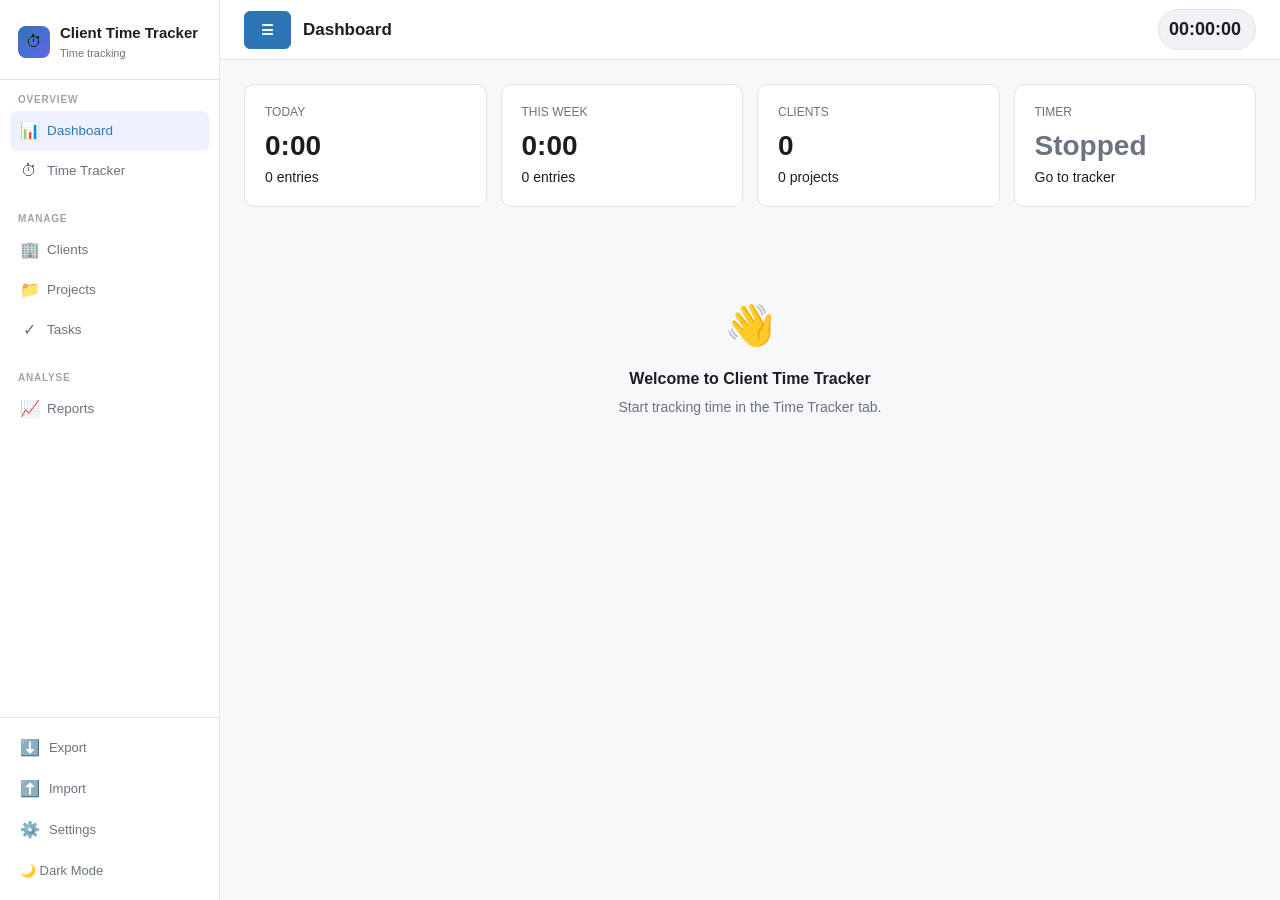
==== commit a98a46b0: "Update button design - all buttons now blue with white text - Change all button classes (.btn, .btn-" ====
--- a/white-label/index.html
+++ b/white-label/index.html
@@ -235,14 +235,16 @@
       font-weight: 600;
       transition: opacity .15s, transform .1s;
       white-space: nowrap;
+      background: var(--primary);
+      color: white;
     }
     .btn:hover { opacity: .88; }
     .btn:active { transform: scale(.97); }
     .btn-primary { background: var(--primary); color: white; }
-    .btn-green { background: var(--green); color: white; }
-    .btn-red { background: var(--red); color: white; }
-    .btn-ghost { background: transparent; border: 1px solid var(--border); color: var(--text2); }
-    .btn-ghost:hover { background: var(--surface2); color: var(--text); }
+    .btn-green { background: var(--primary); color: white; }
+    .btn-red { background: var(--primary); color: white; }
+    .btn-ghost { background: var(--primary); border: 1px solid var(--primary); color: white; }
+    .btn-ghost:hover { opacity: .88; }
     .btn-sm { height: 30px; padding: 0 10px; font-size: 12px; }
 
     .stat-grid {
@@ -640,10 +642,10 @@
         </div>
       </div>
       <div style="display:flex;gap:12px">
-        <button class="btn ${running ? 'btn-red' : 'btn-green'}" onclick="${running ? 'timerStop();renderTracker()' : 'quickTimerStart()'}" style="flex:1;justify-content:center">
+        <button class="btn" onclick="${running ? 'timerStop();renderTracker()' : 'quickTimerStart()'}" style="flex:1;justify-content:center;background:${running ? 'var(--red)' : 'var(--green)'};color:white">
           ${running ? '⏹ Stop Timer' : '▶ Start Timer'}
         </button>
-        <button class="btn btn-ghost" onclick="openManualEntry()">+ Manual Entry</button>
+        <button class="btn" onclick="openManualEntry()">+ Manual Entry</button>
       </div>
     </div>
   `;
@@ -1208,6 +1210,8 @@
 let reportWeekOffset = 0;
 let reportMode = 'weekly';
 let reportGroupBy = 'client';
+let reportClientFilter = null;
+let reportProjectFilter = null;
 
 function exportToCSV() {
   const base = new Date();
@@ -1269,7 +1273,14 @@
   const ws = reportMode === 'weekly' ? weekStart(base) : monthStart(base);
   const we = reportMode === 'weekly' ? weekEnd(base) : monthEnd(base);
 
-  const entries = state.entries.filter(e => e.endMs && e.startMs >= ws.getTime() && e.startMs <= we.getTime());
+  let entries = state.entries.filter(e => e.endMs && e.startMs >= ws.getTime() && e.startMs <= we.getTime());
+
+  if (reportClientFilter) {
+    entries = entries.filter(e => e.clientId === reportClientFilter);
+  }
+  if (reportProjectFilter) {
+    entries = entries.filter(e => e.projectId === reportProjectFilter);
+  }
 
   const byGroup = {};
 
@@ -1313,16 +1324,35 @@
           <option value="project" ${reportGroupBy==='project'?'selected':''}>Group by Project</option>
           <option value="task" ${reportGroupBy==='task'?'selected':''}>Group by Task</option>
         </select>
-        <button class="btn btn-sm" onclick="exportToCSV()" style="background:var(--green);color:white;border:none;cursor:pointer">📊 CSV Export</button>
+        <select onchange="reportClientFilter=this.value||null;renderReports()" style="padding:6px 10px;border:1px solid var(--border);border-radius:6px;background:var(--surface);color:var(--text);font-size:13px;cursor:pointer">
+          <option value="">All Clients</option>
+          ${state.clients.map(c => `<option value="${c.id}" ${reportClientFilter===c.id?'selected':''}>${c.firstName} ${c.lastName}</option>`).join('')}
+        </select>
+        <select onchange="reportProjectFilter=this.value||null;renderReports()" style="padding:6px 10px;border:1px solid var(--border);border-radius:6px;background:var(--surface);color:var(--text);font-size:13px;cursor:pointer">
+          <option value="">All Projects</option>
+          ${state.projects.map(p => `<option value="${p.id}" ${reportProjectFilter===p.id?'selected':''}>${p.name}</option>`).join('')}
+        </select>
+        <button class="btn btn-sm" onclick="exportToCSV()">📊 CSV Export</button>
         <button class="btn btn-sm" onclick="exportToPDF()" style="background:${state.isPremium?'var(--primary)':'var(--text3)'};color:white;border:none;cursor:pointer;opacity:${state.isPremium?'1':'.6'}" ${!state.isPremium?'title="Free tier limited to CSV download report only. Upgrade for unlimited clients, PDF export, Email report and more Premium features"':''}>📄 PDF Export</button>
         <button class="btn btn-sm" onclick="emailReport()" style="background:${state.isPremium?'var(--primary)':'var(--text3)'};color:white;border:none;cursor:pointer;opacity:${state.isPremium?'1':'.6'}" ${!state.isPremium?'title="Free tier limited to CSV download report only. Upgrade for unlimited clients, PDF export, Email report and more Premium features"':''}>✉️ Email Report</button>
       </div>
 
       <div class="stat-grid">
         <div class="stat-card">
-          <div class="stat-label">Total Hours</div>
+          <div class="stat-label">TOTAL HOURS</div>
           <div class="stat-value">${formatDuration(totalMs)}</div>
-          <div class="stat-sub">${entries.length} entries</div>
+        </div>
+        <div class="stat-card">
+          <div class="stat-label">HOURS (DEC)</div>
+          <div class="stat-value">${(totalMs / 3600000).toFixed(2)}</div>
+        </div>
+        <div class="stat-card">
+          <div class="stat-label">ENTRIES</div>
+          <div class="stat-value">${entries.length}</div>
+        </div>
+        <div class="stat-card">
+          <div class="stat-label">GROUPS</div>
+          <div class="stat-value">${groupRows.length}</div>
         </div>
       </div>
 
@@ -1363,7 +1393,54 @@
       </div>
       ` : ''}
 
-      ${entries.length === 0 ? `<div class="empty-state" style="margin-top:40px"><div class="empty-icon">📊</div><h3>No entries this ${reportMode === 'weekly' ? 'week' : 'month'}</h3><p>Start tracking time to see your ${reportLabel.toLowerCase()} report.</p></div>` : ''}
+      ${entries.length > 0 ? `
+      <div class="card" style="margin-top:24px;overflow-x:auto">
+        <div style="padding:16px 18px;border-bottom:1px solid var(--border)">
+          <span style="font-size:14px;font-weight:700">Detailed Entries</span>
+        </div>
+        <table style="width:100%;border-collapse:collapse;font-size:12px">
+          <thead>
+            <tr style="border-bottom:1px solid var(--border);background:var(--surface2)">
+              <th style="text-align:left;padding:10px 14px;font-weight:700;color:var(--text2);text-transform:uppercase;font-size:10px">DATE</th>
+              <th style="text-align:left;padding:10px 14px;font-weight:700;color:var(--text2);text-transform:uppercase;font-size:10px">DESCRIPTION</th>
+              <th style="text-align:left;padding:10px 14px;font-weight:700;color:var(--text2);text-transform:uppercase;font-size:10px">CLIENT</th>
+              <th style="text-align:left;padding:10px 14px;font-weight:700;color:var(--text2);text-transform:uppercase;font-size:10px">PROJECT</th>
+              <th style="text-align:left;padding:10px 14px;font-weight:700;color:var(--text2);text-transform:uppercase;font-size:10px">TASK</th>
+              <th style="text-align:left;padding:10px 14px;font-weight:700;color:var(--text2);text-transform:uppercase;font-size:10px">START</th>
+              <th style="text-align:left;padding:10px 14px;font-weight:700;color:var(--text2);text-transform:uppercase;font-size:10px">END</th>
+              <th style="text-align:left;padding:10px 14px;font-weight:700;color:var(--text2);text-transform:uppercase;font-size:10px">DURATION</th>
+              <th style="text-align:left;padding:10px 14px;font-weight:700;color:var(--text2);text-transform:uppercase;font-size:10px">HOURS (DEC)</th>
+            </tr>
+          </thead>
+          <tbody>
+            ${entries.map(e => {
+              const d = new Date(e.startMs);
+              const dateStr = d.getDate().toString().padStart(2,'0') + ' ' + (d.getMonth()+1).toString().padStart(2,'0') + ' ' + d.getFullYear();
+              const h = d.getHours().toString().padStart(2,'0');
+              const mn = d.getMinutes().toString().padStart(2,'0');
+              const startStr = h + ':' + mn;
+              const ed = new Date(e.endMs);
+              const eh = ed.getHours().toString().padStart(2,'0');
+              const emn = ed.getMinutes().toString().padStart(2,'0');
+              const endStr = eh + ':' + emn;
+              const dur = entryDuration(e);
+              const decimalHours = (dur / 3600000).toFixed(2);
+              return `<tr style="border-bottom:1px solid var(--border)">
+                <td style="padding:10px 14px">${dateStr}</td>
+                <td style="padding:10px 14px">${e.description || '—'}</td>
+                <td style="padding:10px 14px">${e.clientId ? clientName(e.clientId) : '—'}</td>
+                <td style="padding:10px 14px">${e.projectId ? projectName(e.projectId) : '—'}</td>
+                <td style="padding:10px 14px">${e.taskId ? taskName(e.taskId) : '—'}</td>
+                <td style="padding:10px 14px">${startStr}</td>
+                <td style="padding:10px 14px">${endStr}</td>
+                <td style="padding:10px 14px">${formatDuration(dur)}</td>
+                <td style="padding:10px 14px">${decimalHours}</td>
+              </tr>`;
+            }).join('')}
+          </tbody>
+        </table>
+      </div>
+      ` : `<div class="empty-state" style="margin-top:40px"><div class="empty-icon">📊</div><h3>No entries this ${reportMode === 'weekly' ? 'week' : 'month'}</h3><p>Start tracking time to see your ${reportLabel.toLowerCase()} report.</p></div>`}
     </div>
   `;
 }
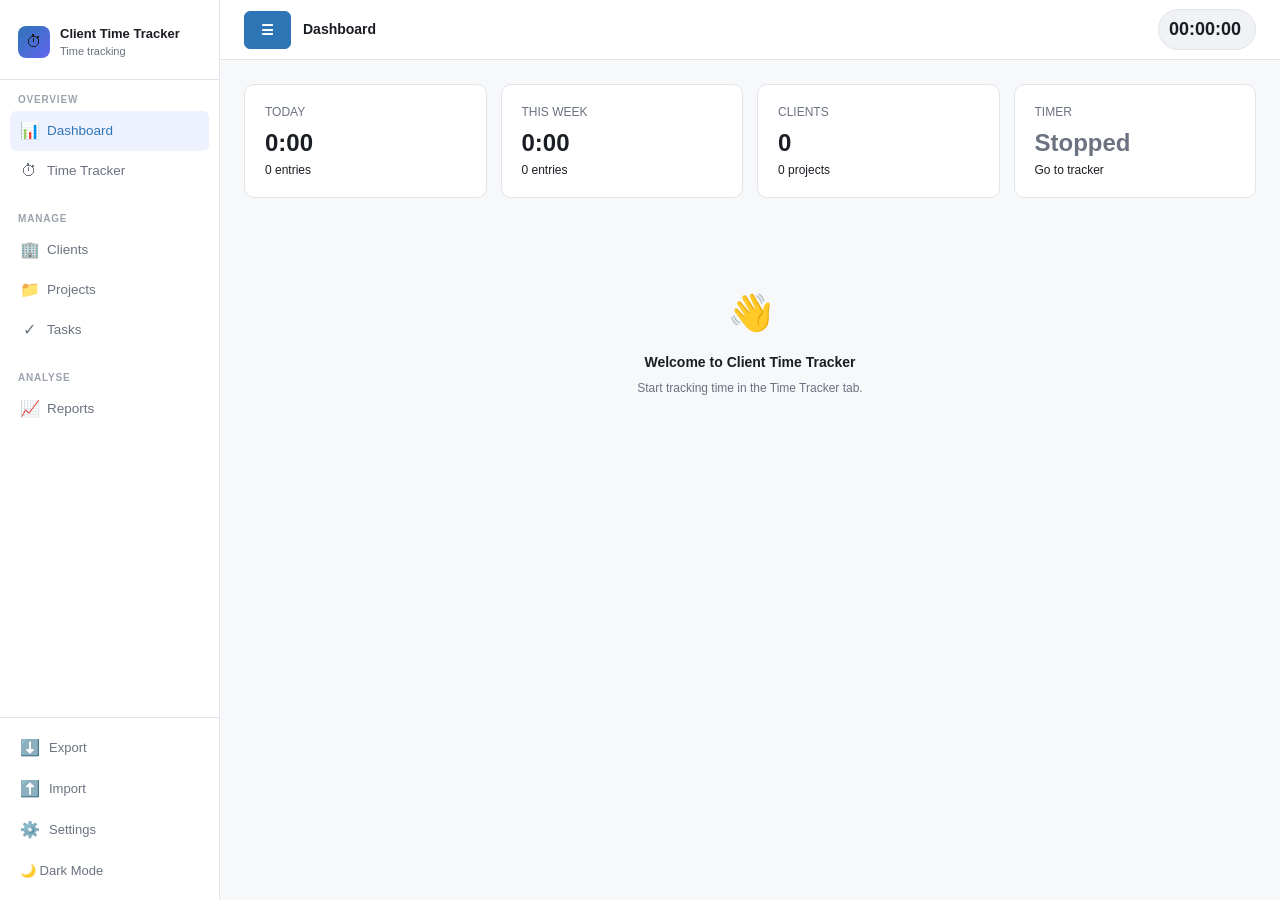
==== commit ed5dfbbb: "Change font to Calibri, size 12 throughout app Updated all text to use Calibri font family with 12px" ====
--- a/white-label/index.html
+++ b/white-label/index.html
@@ -53,11 +53,11 @@
     * { box-sizing: border-box; margin: 0; padding: 0; }
 
     body {
-      font-family: -apple-system, BlinkMacSystemFont, 'Segoe UI', Roboto, sans-serif;
+      font-family: Calibri, sans-serif;
       background: var(--bg);
       color: var(--text);
       line-height: 1.5;
-      font-size: 14px;
+      font-size: 12px;
     }
 
     .app-shell { display: flex; min-height: 100vh; }
@@ -108,7 +108,7 @@
       flex-shrink: 0;
     }
 
-    .logo-text { font-weight: 700; font-size: 15px; color: var(--text); }
+    .logo-text { font-weight: 700; font-size: 13px; color: var(--text); }
     .logo-sub { font-size: 11px; color: var(--text2); }
 
     .sidebar-nav { flex: 1; padding: 12px 10px; overflow-y: auto; }
@@ -191,7 +191,7 @@
       z-index: 90;
     }
     .topbar-left { display: flex; align-items: center; gap: 12px; }
-    .page-title { font-size: 17px; font-weight: 700; }
+    .page-title { font-size: 14px; font-weight: 700; }
 
     .timer-bar {
       display: flex;
@@ -260,7 +260,7 @@
       border: 1px solid var(--border);
     }
     .stat-label { font-size: 12px; color: var(--text2); font-weight: 500; text-transform: uppercase; }
-    .stat-value { font-size: 28px; font-weight: 700; margin-top: 4px; }
+    .stat-value { font-size: 24px; font-weight: 700; margin-top: 4px; }
 
     .modal-overlay {
       position: fixed; inset: 0;
@@ -287,7 +287,7 @@
       align-items: center;
       justify-content: space-between;
     }
-    .modal-header h3 { font-size: 16px; font-weight: 700; }
+    .modal-header h3 { font-size: 14px; font-weight: 700; }
     .modal-body { padding: 20px; }
     .modal-footer {
       padding: 14px 20px;
@@ -365,11 +365,11 @@
       padding: 48px 20px;
       color: var(--text2);
     }
-    .empty-state .empty-icon { font-size: 40px; margin-bottom: 12px; }
-    .empty-state h3 { font-size: 16px; font-weight: 600; color: var(--text); margin-bottom: 6px; }
+    .empty-state .empty-icon { font-size: 36px; margin-bottom: 12px; }
+    .empty-state h3 { font-size: 14px; font-weight: 600; color: var(--text); margin-bottom: 6px; }
 
     .section-header { display: flex; justify-content: space-between; align-items: center; margin-bottom: 16px; }
-    .section-title { font-size: 16px; font-weight: 700; }
+    .section-title { font-size: 14px; font-weight: 700; }
 
     @media (max-width: 768px) {
       .sidebar { transform: translateX(-100%); transition: transform .2s; }
@@ -597,15 +597,15 @@
   return `<div style="display:flex;align-items:center;gap:12px;padding:12px 14px;border-radius:6px;background:var(--surface2);margin-bottom:8px" data-entry-id="${e.id}">
     <span style="width:10px;height:10px;border-radius:50%;background:${clientColor(e.clientId)};flex-shrink:0"></span>
     <div style="flex:1">
-      <div style="font-size:13px;font-weight:600">${e.desc || 'Untitled'}</div>
-      <div style="font-size:11px;color:var(--text2);margin-top:2px">${entryMetaLine(e)}</div>
+      <div style="font-size:12px;font-weight:600">${e.desc || 'Untitled'}</div>
+      <div style="font-size:10px;color:var(--text2);margin-top:2px">${entryMetaLine(e)}</div>
     </div>
     <div style="text-align:right">
       <div style="font-size:12px;color:var(--text2)">${formatTime(e.startMs)}</div>
-      <div style="font-weight:700;font-size:13px;margin-top:2px" class="entry-duration">${formatDuration(entryDuration(e))}</div>
+      <div style="font-weight:700;font-size:12px;margin-top:2px" class="entry-duration">${formatDuration(entryDuration(e))}</div>
     </div>
     <button class="btn btn-ghost btn-sm" onclick="openEntryModal('${e.id}')" style="padding:4px 8px;font-size:11px">Edit</button>
-    <button class="btn btn-ghost btn-sm" onclick="deleteEntry('${e.id}')" style="padding:4px 8px;font-size:11px;color:var(--red)">Delete</button>
+    <button class="btn btn-ghost btn-sm" onclick="deleteEntry('${e.id}')" style="padding:4px 8px;font-size:10px;color:var(--red)">Delete</button>
   </div>`;
 }
 
@@ -616,26 +616,26 @@
     <div style="background:var(--surface);border:1px solid var(--border);border-radius:10px;padding:16px;margin-bottom:20px">
       <div style="display:grid;grid-template-columns:repeat(auto-fit,minmax(140px,1fr));gap:12px;margin-bottom:12px">
         <div style="display:flex;flex-direction:column;gap:4px">
-          <label style="font-size:11px;font-weight:600;color:var(--text2)">Description</label>
-          <input id="qt-desc" type="text" placeholder="What are you working on?" value="${running ? (runEntry?.desc||'') : ''}" ${running?'disabled':''} style="border:1px solid var(--border);border-radius:6px;padding:8px 10px;font-size:13px;background:var(--surface);color:var(--text);outline:none">
+          <label style="font-size:10px;font-weight:600;color:var(--text2)">Description</label>
+          <input id="qt-desc" type="text" placeholder="What are you working on?" value="${running ? (runEntry?.desc||'') : ''}" ${running?'disabled':''} style="border:1px solid var(--border);border-radius:6px;padding:8px 10px;font-size:12px;background:var(--surface);color:var(--text);outline:none">
         </div>
         <div style="display:flex;flex-direction:column;gap:4px">
-          <label style="font-size:11px;font-weight:600;color:var(--text2)">Client</label>
-          <select id="qt-client" ${running?'disabled':''} onchange="updateQTProjects()" style="border:1px solid var(--border);border-radius:6px;padding:8px 10px;font-size:13px;background:var(--surface);color:var(--text);outline:none">
+          <label style="font-size:10px;font-weight:600;color:var(--text2)">Client</label>
+          <select id="qt-client" ${running?'disabled':''} onchange="updateQTProjects()" style="border:1px solid var(--border);border-radius:6px;padding:8px 10px;font-size:12px;background:var(--surface);color:var(--text);outline:none">
             <option value="">No Client</option>
             ${state.clients.map(c=>`<option value="${c.id}">${clientName(c.id)}</option>`).join('')}
           </select>
         </div>
         <div style="display:flex;flex-direction:column;gap:4px">
-          <label style="font-size:11px;font-weight:600;color:var(--text2)">Project</label>
-          <select id="qt-project" ${running?'disabled':''} style="border:1px solid var(--border);border-radius:6px;padding:8px 10px;font-size:13px;background:var(--surface);color:var(--text);outline:none">
+          <label style="font-size:10px;font-weight:600;color:var(--text2)">Project</label>
+          <select id="qt-project" ${running?'disabled':''} style="border:1px solid var(--border);border-radius:6px;padding:8px 10px;font-size:12px;background:var(--surface);color:var(--text);outline:none">
             <option value="">No Project</option>
             ${state.projects.map(p=>`<option value="${p.id}">${p.name}</option>`).join('')}
           </select>
         </div>
         <div style="display:flex;flex-direction:column;gap:4px">
-          <label style="font-size:11px;font-weight:600;color:var(--text2)">Task</label>
-          <select id="qt-task" ${running?'disabled':''} style="border:1px solid var(--border);border-radius:6px;padding:8px 10px;font-size:13px;background:var(--surface);color:var(--text);outline:none">
+          <label style="font-size:10px;font-weight:600;color:var(--text2)">Task</label>
+          <select id="qt-task" ${running?'disabled':''} style="border:1px solid var(--border);border-radius:6px;padding:8px 10px;font-size:12px;background:var(--surface);color:var(--text);outline:none">
             <option value="">No Task</option>
             ${state.tasks.map(t=>`<option value="${t.id}">${t.name}</option>`).join('')}
           </select>
@@ -835,20 +835,7 @@
         <button class="btn btn-ghost" onclick="document.getElementById('logo-file-input').click()">Upload Logo</button>
         <input id="logo-file-input" type="file" accept="image/*" onchange="handleLogoUpload(event)">
       </div>
-      ${customization.logoImage ? `<p style="font-size:11px;color:var(--text2);margin-top:6px">✓ Logo uploaded</p>` : ''}
-    </div>
-
-    <div style="margin-top:20px">
-      <p style="font-size:12px;font-weight:600;color:var(--text2);margin-bottom:10px">PREVIEW</p>
-      <div class="settings-preview">
-        <div class="preview-header">
-          ${customization.logoImage ? `<img class="preview-logo" src="${customization.logoImage}" alt="logo">` : '<div style="width:32px;height:32px;background:linear-gradient(135deg,#2E75B6,#6366f1);border-radius:6px;flex-shrink:0"></div>'}
-          <div>
-            <div class="preview-name">${document.getElementById('set-company-name')?.value || customization.companyName || 'Client Time Tracker'}</div>
-            <div style="font-size:11px;color:var(--text2)">Time tracking application</div>
-          </div>
-        </div>
-      </div>
+      ${customization.logoImage ? `<p style="font-size:10px;color:var(--text2);margin-top:6px">✓ Logo uploaded</p>` : ''}
     </div>
   `, saveSettings);
 }
@@ -956,7 +943,7 @@
       ${recent.length > 0 ? `
       <div class="card" style="margin-top:24px">
         <div style="padding:16px 18px; border-bottom:1px solid var(--border); display:flex;justify-content:space-between;align-items:center">
-          <span style="font-size:16px;font-weight:700">Recent Entries</span>
+          <span style="font-size:12px;font-weight:700">Recent Entries</span>
           <button class="btn btn-ghost btn-sm" onclick="navigate('tracker')">View All</button>
         </div>
         <div style="padding:10px 8px">
@@ -1006,7 +993,7 @@
 
       <div style="display:flex;gap:12px;margin-bottom:16px;flex-wrap:wrap;align-items:center">
         <button class="date-nav-btn" onclick="trackerWeekOffset--;renderTracker()" style="width:30px;height:30px;border-radius:6px;border:1px solid var(--border);background:var(--surface);cursor:pointer;display:flex;align-items:center;justify-content:center">‹</button>
-        <span style="font-size:14px;font-weight:600">${wsLabel} – ${weLabel}</span>
+        <span style="font-size:12px;font-weight:600">${wsLabel} – ${weLabel}</span>
         <button class="date-nav-btn" onclick="if(trackerWeekOffset<0){trackerWeekOffset++;renderTracker()}" ${trackerWeekOffset===0?'disabled style="opacity:.4"':''} style="width:30px;height:30px;border-radius:6px;border:1px solid var(--border);background:var(--surface);cursor:pointer;display:flex;align-items:center;justify-content:center">›</button>
         ${trackerWeekOffset!==0?`<button class="btn btn-ghost btn-sm" onclick="trackerWeekOffset=0;renderTracker()">Today</button>`:''}
       </div>
@@ -1043,16 +1030,16 @@
             <div style="display:flex;align-items:flex-start;gap:10px;margin-bottom:12px">
               <span style="width:16px;height:16px;border-radius:50%;background:${c.color};flex-shrink:0;margin-top:2px"></span>
               <div style="flex:1;min-width:0">
-                ${fullName ? `<div style="font-size:15px;font-weight:700;margin-bottom:2px">${fullName}</div>` : ''}
-                ${c.companyName ? `<div style="font-size:13px;color:var(--text2);margin-bottom:4px">${c.companyName}</div>` : ''}
+                ${fullName ? `<div style="font-size:12px;font-weight:700;margin-bottom:2px">${fullName}</div>` : ''}
+                ${c.companyName ? `<div style="font-size:12px;color:var(--text2);margin-bottom:4px">${c.companyName}</div>` : ''}
                 ${c.email ? `<div style="font-size:12px;color:var(--text2);margin-bottom:2px;word-break:break-all">${c.email}</div>` : ''}
               </div>
             </div>
-            ${c.notes ? `<div style="font-size:11px;color:var(--text2);background:var(--surface2);padding:8px;border-radius:6px;margin-bottom:10px;max-height:60px;overflow:hidden">${c.notes}</div>` : ''}
+            ${c.notes ? `<div style="font-size:10px;color:var(--text2);background:var(--surface2);padding:8px;border-radius:6px;margin-bottom:10px;max-height:60px;overflow:hidden">${c.notes}</div>` : ''}
             <div style="font-size:12px;color:var(--text2);margin-bottom:10px">Projects: ${projCount}</div>
             <div style="display:flex;gap:6px">
-              <button class="btn btn-ghost btn-sm" onclick="openClientModal('${c.id}')" title="Edit" style="flex:1;font-size:16px;padding:4px">✏️</button>
-              <button class="btn btn-ghost btn-sm" onclick="deleteClient('${c.id}')" title="Delete" style="flex:1;font-size:16px;padding:4px;color:var(--red)">🗑️</button>
+              <button class="btn btn-ghost btn-sm" onclick="openClientModal('${c.id}')" title="Edit" style="flex:1;font-size:14px;padding:4px">✏️</button>
+              <button class="btn btn-ghost btn-sm" onclick="deleteClient('${c.id}')" title="Delete" style="flex:1;font-size:14px;padding:4px;color:var(--red)">🗑️</button>
             </div>
           </div>`;
         }).join('')}</div>`}
@@ -1071,10 +1058,10 @@
 function openUpgradeModal() {
   openModal('upgrade-modal', 'Upgrade to Premium', `
     <div style="text-align:center;padding:20px">
-      <div style="font-size:48px;margin-bottom:16px">⭐️</div>
-      <p style="font-size:16px;font-weight:600;margin-bottom:8px">Free tier limited to 3 clients</p>
+      <div style="font-size:42px;margin-bottom:16px">⭐️</div>
+      <p style="font-size:12px;font-weight:600;margin-bottom:8px">Free tier limited to 3 clients</p>
       <p style="color:var(--text2);margin-bottom:24px">Upgrade for unlimited clients and unlock premium features!</p>
-      <p style="font-size:13px;color:var(--text2)">Premium: £42 one-time purchase</p>
+      <p style="font-size:12px;color:var(--text2)">Premium: £42 one-time purchase</p>
     </div>
   `, null);
 }
@@ -1087,9 +1074,9 @@
   const feature = featureMessages[featureName];
   openModal('upgrade-feature-modal', 'Upgrade to Premium', `
     <div style="text-align:center;padding:20px">
-      <div style="font-size:48px;margin-bottom:16px">⭐️</div>
-      <p style="font-size:16px;font-weight:600;margin-bottom:8px">${feature.description}</p>
-      <p style="font-size:13px;color:var(--text2);margin-top:24px">Premium: £42 one-time purchase</p>
+      <div style="font-size:42px;margin-bottom:16px">⭐️</div>
+      <p style="font-size:12px;font-weight:600;margin-bottom:8px">${feature.description}</p>
+      <p style="font-size:12px;color:var(--text2);margin-top:24px">Premium: £42 one-time purchase</p>
     </div>
   `, null);
 }
@@ -1155,12 +1142,12 @@
           return `<div style="background:var(--surface);border:1px solid var(--border);border-radius:10px;padding:16px 18px">
             <div style="display:flex;align-items:center;gap:10px;margin-bottom:8px">
               <span style="width:16px;height:16px;border-radius:50%;background:${p.color}"></span>
-              <span style="font-size:15px;font-weight:700">${p.name}</span>
+              <span style="font-size:13px;font-weight:700">${p.name}</span>
             </div>
             ${client ? `<div style="font-size:12px;color:var(--text2);margin-bottom:10px">${clientName(client.id)}</div>` : '<div style="margin-bottom:10px"></div>'}
             <div style="display:flex;gap:6px">
-              <button class="btn btn-ghost btn-sm" onclick="openProjectModal('${p.id}')" title="Edit" style="flex:1;font-size:16px;padding:4px">✏️</button>
-              <button class="btn btn-ghost btn-sm" onclick="deleteProject('${p.id}')" title="Delete" style="flex:1;font-size:16px;padding:4px;color:var(--red)">🗑️</button>
+              <button class="btn btn-ghost btn-sm" onclick="openProjectModal('${p.id}')" title="Edit" style="flex:1;font-size:14px;padding:4px">✏️</button>
+              <button class="btn btn-ghost btn-sm" onclick="deleteProject('${p.id}')" title="Delete" style="flex:1;font-size:14px;padding:4px;color:var(--red)">🗑️</button>
             </div>
           </div>`;
         }).join('')}</div>`}
@@ -1308,27 +1295,27 @@
       <div style="display:flex;gap:12px;margin-bottom:20px;flex-wrap:wrap;align-items:center;justify-content:space-between">
         <div style="display:flex;gap:12px;align-items:center;flex-wrap:wrap">
           <button class="date-nav-btn" onclick="reportWeekOffset--;renderReports()" style="width:30px;height:30px;border-radius:6px;border:1px solid var(--border);background:var(--surface);cursor:pointer;display:flex;align-items:center;justify-content:center">‹</button>
-          <span style="font-size:14px;font-weight:600">${reportLabel} Report: ${wsLabel} – ${weLabel}</span>
+          <span style="font-size:12px;font-weight:600">${reportLabel} Report: ${wsLabel} – ${weLabel}</span>
           <button class="date-nav-btn" onclick="if(reportWeekOffset<0){reportWeekOffset++;renderReports()}" ${reportWeekOffset===0?'disabled style="opacity:.4"':''} style="width:30px;height:30px;border-radius:6px;border:1px solid var(--border);background:var(--surface);cursor:pointer;display:flex;align-items:center;justify-content:center">›</button>
           ${reportWeekOffset!==0?`<button class="btn btn-ghost btn-sm" onclick="reportWeekOffset=0;renderReports()">This ${reportMode === 'weekly' ? 'week' : 'month'}</button>`:''}
         </div>
-        <select onchange="reportMode=this.value;reportWeekOffset=0;renderReports()" style="padding:6px 10px;border:1px solid var(--border);border-radius:6px;background:var(--surface);color:var(--text);font-size:13px;cursor:pointer">
+        <select onchange="reportMode=this.value;reportWeekOffset=0;renderReports()" style="padding:6px 10px;border:1px solid var(--border);border-radius:6px;background:var(--surface);color:var(--text);font-size:12px;cursor:pointer">
           <option value="weekly" ${reportMode==='weekly'?'selected':''}>Weekly</option>
           <option value="monthly" ${reportMode==='monthly'?'selected':''}>Monthly</option>
         </select>
       </div>
 
       <div style="display:flex;gap:12px;margin-bottom:20px;flex-wrap:wrap">
-        <select onchange="reportGroupBy=this.value;renderReports()" style="padding:6px 10px;border:1px solid var(--border);border-radius:6px;background:var(--surface);color:var(--text);font-size:13px;cursor:pointer">
+        <select onchange="reportGroupBy=this.value;renderReports()" style="padding:6px 10px;border:1px solid var(--border);border-radius:6px;background:var(--surface);color:var(--text);font-size:12px;cursor:pointer">
           <option value="client" ${reportGroupBy==='client'?'selected':''}>Group by Client</option>
           <option value="project" ${reportGroupBy==='project'?'selected':''}>Group by Project</option>
           <option value="task" ${reportGroupBy==='task'?'selected':''}>Group by Task</option>
         </select>
-        <select onchange="reportClientFilter=this.value||null;renderReports()" style="padding:6px 10px;border:1px solid var(--border);border-radius:6px;background:var(--surface);color:var(--text);font-size:13px;cursor:pointer">
+        <select onchange="reportClientFilter=this.value||null;renderReports()" style="padding:6px 10px;border:1px solid var(--border);border-radius:6px;background:var(--surface);color:var(--text);font-size:12px;cursor:pointer">
           <option value="">All Clients</option>
           ${state.clients.map(c => `<option value="${c.id}" ${reportClientFilter===c.id?'selected':''}>${c.firstName} ${c.lastName}</option>`).join('')}
         </select>
-        <select onchange="reportProjectFilter=this.value||null;renderReports()" style="padding:6px 10px;border:1px solid var(--border);border-radius:6px;background:var(--surface);color:var(--text);font-size:13px;cursor:pointer">
+        <select onchange="reportProjectFilter=this.value||null;renderReports()" style="padding:6px 10px;border:1px solid var(--border);border-radius:6px;background:var(--surface);color:var(--text);font-size:12px;cursor:pointer">
           <option value="">All Projects</option>
           ${state.projects.map(p => `<option value="${p.id}" ${reportProjectFilter===p.id?'selected':''}>${p.name}</option>`).join('')}
         </select>
@@ -1359,7 +1346,7 @@
       ${groupRows.length > 0 ? `
       <div class="card">
         <div style="padding:16px 18px;border-bottom:1px solid var(--border)">
-          <span style="font-size:16px;font-weight:700">Time by ${reportGroupBy === 'client' ? 'Client' : reportGroupBy === 'project' ? 'Project' : 'Task'}</span>
+          <span style="font-size:12px;font-weight:700">Time by ${reportGroupBy === 'client' ? 'Client' : reportGroupBy === 'project' ? 'Project' : 'Task'}</span>
         </div>
         <div style="padding:16px 18px">
           ${groupRows.map(([gid, ms]) => {
@@ -1386,7 +1373,7 @@
               <div style="height:8px;background:var(--surface2);border-radius:4px;overflow:hidden">
                 <div style="height:100%;width:${pct}%;background:${color};border-radius:4px;transition:width .3s"></div>
               </div>
-              <div style="font-size:11px;color:var(--text2);margin-top:4px">${pct}% of total time</div>
+              <div style="font-size:10px;color:var(--text2);margin-top:4px">${pct}% of total time</div>
             </div>`;
           }).join('')}
         </div>
@@ -1396,7 +1383,7 @@
       ${entries.length > 0 ? `
       <div class="card" style="margin-top:24px;overflow-x:auto">
         <div style="padding:16px 18px;border-bottom:1px solid var(--border)">
-          <span style="font-size:14px;font-weight:700">Detailed Entries</span>
+          <span style="font-size:12px;font-weight:700">Detailed Entries</span>
         </div>
         <table style="width:100%;border-collapse:collapse;font-size:12px">
           <thead>
@@ -1454,12 +1441,12 @@
       </div>
       ${state.tasks.length === 0 ? `<div class="empty-state"><div class="empty-icon">✅</div><h3>No tasks yet</h3></div>` :
         `<div class="card"><table style="width:100%;border-collapse:collapse">
-          <thead><tr style="border-bottom:1px solid var(--border)"><th style="text-align:left;padding:10px 14px;font-size:11px;font-weight:700;color:var(--text2);text-transform:uppercase">Task</th><th style="text-align:left;padding:10px 14px;font-size:11px;font-weight:700;color:var(--text2);text-transform:uppercase">Project</th><th style="text-align:left;padding:10px 14px;font-size:11px;font-weight:700;color:var(--text2);text-transform:uppercase">Client</th><th style="text-align:left;padding:10px 14px;font-size:11px;font-weight:700;color:var(--text2);text-transform:uppercase">Actions</th></tr></thead>
+          <thead><tr style="border-bottom:1px solid var(--border)"><th style="text-align:left;padding:10px 14px;font-size:10px;font-weight:700;color:var(--text2);text-transform:uppercase">Task</th><th style="text-align:left;padding:10px 14px;font-size:10px;font-weight:700;color:var(--text2);text-transform:uppercase">Project</th><th style="text-align:left;padding:10px 14px;font-size:10px;font-weight:700;color:var(--text2);text-transform:uppercase">Client</th><th style="text-align:left;padding:10px 14px;font-size:10px;font-weight:700;color:var(--text2);text-transform:uppercase">Actions</th></tr></thead>
           <tbody>
             ${state.tasks.map(t => {
               const proj = t.projectId ? getProject(t.projectId) : null;
               const client = proj?.clientId ? getClient(proj.clientId) : null;
-              return `<tr style="border-bottom:1px solid var(--border)"><td style="text-align:left;padding:10px 14px"><strong>${t.name}</strong></td><td style="text-align:left;padding:10px 14px">${proj ? proj.name : '—'}</td><td style="text-align:left;padding:10px 14px">${client ? clientName(client.id) : '—'}</td><td style="text-align:left;padding:10px 14px"><button class="btn btn-ghost btn-sm" onclick="openTaskModal('${t.id}')" title="Edit" style="font-size:16px;padding:4px 8px;margin-right:4px">✏️</button><button class="btn btn-ghost btn-sm" onclick="deleteTask('${t.id}')" title="Delete" style="font-size:16px;padding:4px 8px;color:var(--red)">🗑️</button></td></tr>`;
+              return `<tr style="border-bottom:1px solid var(--border)"><td style="text-align:left;padding:10px 14px"><strong>${t.name}</strong></td><td style="text-align:left;padding:10px 14px">${proj ? proj.name : '—'}</td><td style="text-align:left;padding:10px 14px">${client ? clientName(client.id) : '—'}</td><td style="text-align:left;padding:10px 14px"><button class="btn btn-ghost btn-sm" onclick="openTaskModal('${t.id}')" title="Edit" style="font-size:14px;padding:4px 8px;margin-right:4px">✏️</button><button class="btn btn-ghost btn-sm" onclick="deleteTask('${t.id}')" title="Delete" style="font-size:14px;padding:4px 8px;color:var(--red)">🗑️</button></td></tr>`;
             }).join('')}
           </tbody>
         </table></div>`}
